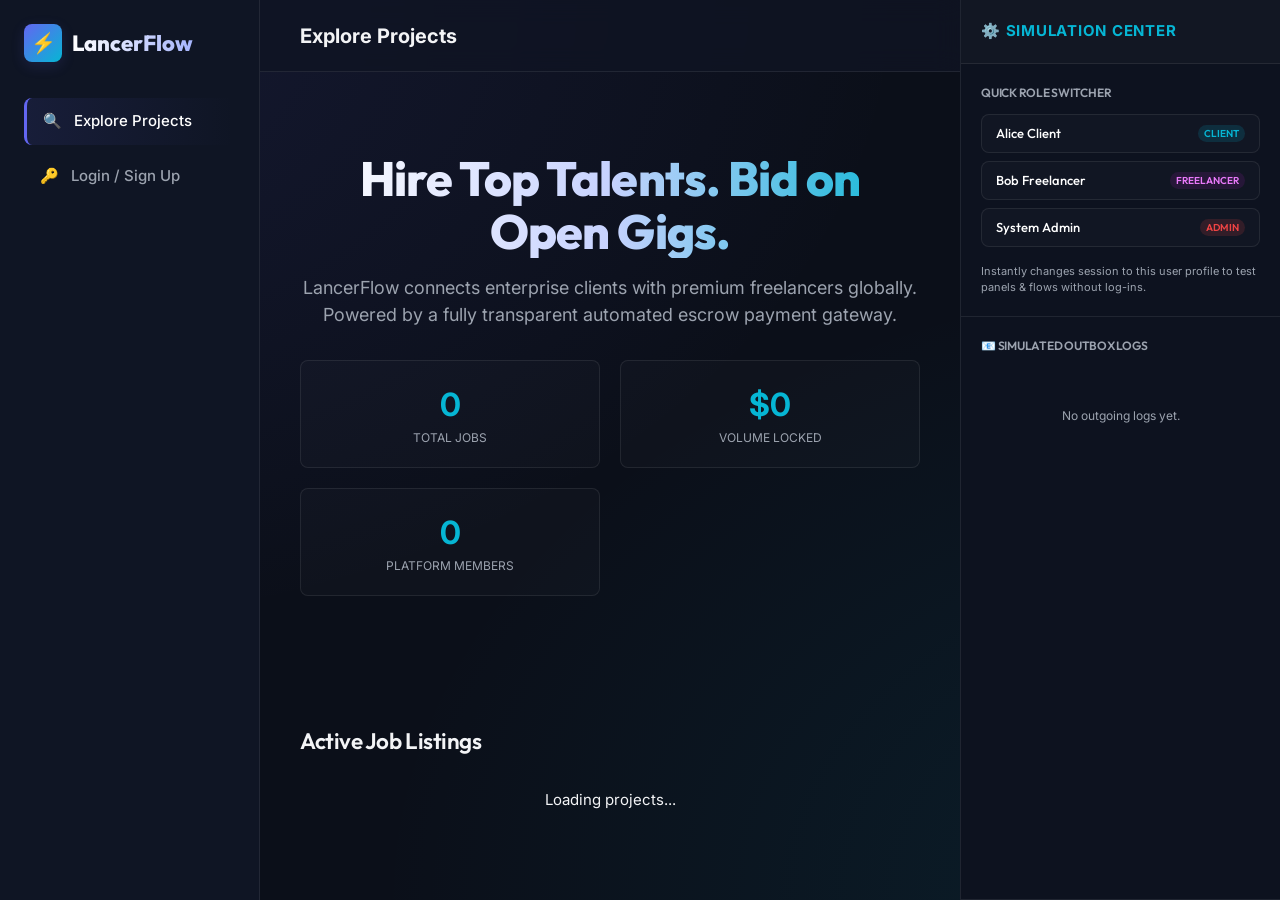
==== index.html @ 560d5928 "Initial commit of public folder" ====
<!DOCTYPE html>
<html lang="en">

<head>
    <meta charset="UTF-8">
    <meta name="viewport" content="width=device-width, initial-scale=1.0">
    <title>LancerFlow - Multi-Vendor Freelance Marketplace</title>
    <!-- Favicon -->
    <link rel="icon" type="image/png"
        href="data:image/svg+xml,<svg xmlns=%22http://www.w3.org/2000/svg%22 viewBox=%220 0 100 100%22><text y=%22.9em%22 font-size=%2290%22>⚡</text></svg>">
    <!-- Main Stylesheet -->
    <link rel="stylesheet" href="./style.css">
</head>

<body>

    <!-- Toast Notification Container -->
    <div id="toast-container"></div>

    <!-- App Shell Container -->
    <div id="app-container">

        <!-- LEFT SIDEBAR: Navigation -->
        <aside class="app-sidebar">
            <div class="logo-container">
                <div class="logo-icon">⚡</div>
                <span class="logo-text">LancerFlow</span>
            </div>

            <ul class="sidebar-menu">
                <li class="sidebar-item active" id="nav-home">
                    <a href="#" onclick="navigateTo('home')">
                        <span>🔍</span> Explore Projects
                    </a>
                </li>
                <li class="sidebar-item d-none" id="nav-chat">
                    <a href="#" onclick="navigateTo('chat')">
                        <span>💬</span> Chat Messages
                    </a>
                </li>
                <li class="sidebar-item d-none" id="nav-client-dashboard">
                    <a href="#" onclick="navigateTo('client-dashboard')">
                        <span>💼</span> Client Dashboard
                    </a>
                </li>
                <li class="sidebar-item d-none" id="nav-freelancer-dashboard">
                    <a href="#" onclick="navigateTo('freelancer-dashboard')">
                        <span>🛠️</span> Freelancer Board
                    </a>
                </li>
                <li class="sidebar-item d-none" id="nav-admin-dashboard">
                    <a href="#" onclick="navigateTo('admin-dashboard')">
                        <span>🛡️</span> Admin Console
                    </a>
                </li>
                <li class="sidebar-item" id="nav-login">
                    <a href="#" onclick="navigateTo('login')">
                        <span>🔑</span> Login / Sign Up
                    </a>
                </li>
                <li class="sidebar-item d-none" id="nav-logout">
                    <a href="#" onclick="handleLogout()">
                        <span>🚪</span> Log Out
                    </a>
                </li>
            </ul>

            <!-- Current User Session Badge -->
            <div class="sidebar-user-section d-none" id="sidebar-user-badge">
                <div class="user-profile-badge">
                    <div class="user-avatar" id="badge-avatar-letter">U</div>
                    <div class="user-info">
                        <div class="user-name" id="badge-user-name">User Name</div>
                        <div class="user-role" id="badge-user-role">CLIENT</div>
                    </div>
                </div>
            </div>
        </aside>

        <!-- CENTER VIEWPORT: Main Content -->
        <main class="app-main">
            <!-- Header bar -->
            <header class="app-header">
                <div class="header-title" id="header-title-text">Explore Projects</div>

                <!-- Wallet Status Indicator -->
                <div class="wallet-badge d-none" id="header-wallet">
                    Wallet: <strong id="wallet-balance">$0.00</strong>
                    <button class="wallet-btn-add" onclick="openModal('modal-add-funds')"
                        title="Add Mock Funds">+</button>
                </div>
            </header>

            <!-- Dynamic View Containers -->
            <div class="content-body">

                <!-- VIEW 1: HOME (Explore / Project Directory) -->
                <div id="view-home" class="app-view">
                    <div class="hero-section">
                        <h1 class="hero-title">Hire Top Talents. Bid on Open Gigs.</h1>
                        <p class="hero-desc">LancerFlow connects enterprise clients with premium freelancers globally.
                            Powered by a fully transparent automated escrow payment gateway.</p>

                        <div class="dashboard-stats">
                            <div class="stat-card">
                                <div class="stat-val" id="stats-total-jobs">0</div>
                                <div class="stat-label">Total Jobs</div>
                            </div>
                            <div class="stat-card">
                                <div class="stat-val" id="stats-total-volume">$0</div>
                                <div class="stat-label">Volume Locked</div>
                            </div>
                            <div class="stat-card">
                                <div class="stat-val" id="stats-active-users">0</div>
                                <div class="stat-label">Platform Members</div>
                            </div>
                        </div>
                    </div>

                    <div class="mb-4 d-flex justify-between align-center">
                        <h2>Active Job Listings</h2>
                        <button class="btn btn-primary d-none" id="btn-post-job-shortcut"
                            onclick="openModal('modal-post-project')">
                            Post a Project
                        </button>
                    </div>

                    <div class="listings-grid" id="jobs-listings-container">
                        <!-- Dynamic Job cards go here -->
                        <div class="text-center mt-4" style="grid-column: 1 / -1;">Loading projects...</div>
                    </div>
                </div>

                <!-- VIEW 2: PROJECT DETAILS -->
                <div id="view-project-details" class="app-view d-none">
                    <button class="btn btn-secondary mb-4" onclick="navigateTo('home')">← Back to Listings</button>

                    <div class="project-details-grid">
                        <div class="glass-card">
                            <div class="project-card-header">
                                <h2 id="pd-title" style="font-size: 26px;">Project Title</h2>
                                <span class="badge" id="pd-status-badge">status</span>
                            </div>
                            <p class="form-label">Description</p>
                            <p id="pd-description" class="mb-4" style="white-space: pre-wrap; font-size: 16px;">
                                Description text...</p>

                            <div class="d-flex gap-4 mb-4">
                                <div>
                                    <span class="form-label">Category</span>
                                    <strong id="pd-category">Web Development</strong>
                                </div>
                                <div>
                                    <span class="form-label">Deadline</span>
                                    <strong id="pd-deadline">2026-07-15</strong>
                                </div>
                                <div>
                                    <span class="form-label">Client</span>
                                    <strong id="pd-client">Client Name</strong>
                                </div>
                            </div>
                        </div>

                        <div class="glass-card">
                            <h3>Budget Escrow</h3>
                            <div class="project-card-budget" id="pd-budget"
                                style="font-size: 32px; margin: 12px 0 20px 0;">$0.00</div>

                            <!-- Bid Placement Action Container -->
                            <div id="pd-freelancer-bid-section" class="d-none">
                                <button class="btn btn-accent btn-block" onclick="openBidModal()">Place a Bid</button>
                            </div>
                            <div id="pd-guest-bid-section" class="text-center text-muted">
                                <p style="font-size: 13px;">Login as a Freelancer to place a bid on this project.</p>
                            </div>
                        </div>
                    </div>

                    <!-- Bids List Section -->
                    <div class="glass-card mt-4" id="pd-bids-section">
                        <h3>Submitted Proposals (<span id="pd-bids-count">0</span>)</h3>
                        <div class="table-container mt-4">
                            <table class="data-table">
                                <thead>
                                    <tr>
                                        <th>Freelancer</th>
                                        <th>Bid Amount</th>
                                        <th>Delivery Estimate</th>
                                        <th>Proposal Pitch</th>
                                        <th>Status</th>
                                        <th id="th-bid-actions">Action</th>
                                    </tr>
                                </thead>
                                <tbody id="pd-bids-table-body">
                                    <!-- Dynamic Bids go here -->
                                </tbody>
                            </table>
                        </div>
                    </div>
                </div>

                <!-- VIEW 3: LOGIN / SIGNUP -->
                <div id="view-login" class="app-view d-none">
                    <div class="auth-wrapper glass-card">
                        <h2 class="auth-title">Welcome Back</h2>
                        <p class="auth-subtitle">Login to manage your projects or place bids.</p>

                        <form id="login-form" onsubmit="handleLoginSubmit(event)">
                            <div class="form-group">
                                <label class="form-label">Email Address</label>
                                <input type="email" id="login-email" class="form-control" placeholder="name@example.com"
                                    required>
                            </div>
                            <div class="form-group">
                                <div class="d-flex justify-between">
                                    <label class="form-label">Password</label>
                                    <a href="#" style="font-size: 12px;" onclick="navigateTo('forgot-password')">Forgot
                                        Password?</a>
                                </div>
                                <input type="password" id="login-password" class="form-control" placeholder="••••••••"
                                    required>
                            </div>
                            <button type="submit" class="btn btn-primary btn-block">Log In</button>
                        </form>
                        <div class="text-center mt-4">
                            <p class="text-muted" style="font-size: 14px;">Don't have an account? <a href="#"
                                    onclick="navigateTo('register')">Register Now</a></p>
                        </div>
                    </div>
                </div>

                <!-- VIEW 4: REGISTER -->
                <div id="view-register" class="app-view d-none">
                    <div class="auth-wrapper glass-card">
                        <h2 class="auth-title">Create Account</h2>
                        <p class="auth-subtitle">Join LancerFlow as a Client or Freelancer.</p>

                        <form id="register-form" onsubmit="handleRegisterSubmit(event)">
                            <div class="form-group">
                                <label class="form-label">Full Name</label>
                                <input type="text" id="reg-name" class="form-control" placeholder="Alice Smith"
                                    required>
                            </div>
                            <div class="form-group">
                                <label class="form-label">Email Address</label>
                                <input type="email" id="reg-email" class="form-control" placeholder="alice@example.com"
                                    required>
                            </div>
                            <div class="form-group">
                                <label class="form-label">Password</label>
                                <input type="password" id="reg-password" class="form-control" placeholder="••••••••"
                                    required>
                            </div>
                            <div class="form-group">
                                <label class="form-label">I want to register as a:</label>
                                <select id="reg-role" class="form-control">
                                    <option value="client">Client (Hire Freelancers)</option>
                                    <option value="freelancer">Freelancer (Work on Projects)</option>
                                </select>
                            </div>
                            <button type="submit" class="btn btn-primary btn-block">Sign Up</button>
                        </form>
                        <div class="text-center mt-4">
                            <p class="text-muted" style="font-size: 14px;">Already registered? <a href="#"
                                    onclick="navigateTo('login')">Log In</a></p>
                        </div>
                    </div>
                </div>

                <!-- VIEW 5: EMAIL VERIFY VIEW -->
                <div id="view-verify" class="app-view d-none">
                    <div class="auth-wrapper glass-card">
                        <h2 class="auth-title">Verify Email</h2>
                        <p class="auth-subtitle">Enter the 6-digit code sent to <strong id="verify-email-text">your
                                email</strong>.</p>

                        <form id="verify-form" onsubmit="handleVerifySubmit(event)">
                            <div class="form-group">
                                <label class="form-label">Verification Code</label>
                                <input type="text" id="verify-code" class="form-control" placeholder="123456"
                                    style="text-align: center; letter-spacing: 0.5em; font-size: 24px; font-weight: 700;"
                                    required maxlength="6">
                            </div>
                            <button type="submit" class="btn btn-primary btn-block">Verify Account</button>
                        </form>
                    </div>
                </div>

                <!-- VIEW 6: FORGOT PASSWORD -->
                <div id="view-forgot-password" class="app-view d-none">
                    <div class="auth-wrapper glass-card">
                        <h2 class="auth-title">Forgot Password</h2>
                        <p class="auth-subtitle">Enter your email and we'll send a password recovery code.</p>

                        <form id="forgot-form" onsubmit="handleForgotSubmit(event)">
                            <div class="form-group">
                                <label class="form-label">Email Address</label>
                                <input type="email" id="forgot-email" class="form-control"
                                    placeholder="name@example.com" required>
                            </div>
                            <button type="submit" class="btn btn-primary btn-block">Send Reset Code</button>
                        </form>
                        <div class="text-center mt-4">
                            <a href="#" onclick="navigateTo('login')">Back to Login</a>
                        </div>
                    </div>
                </div>

                <!-- VIEW 7: RESET PASSWORD CONFIRM -->
                <div id="view-reset-password" class="app-view d-none">
                    <div class="auth-wrapper glass-card">
                        <h2 class="auth-title">Reset Password</h2>
                        <p class="auth-subtitle">Provide your reset code and choose a new password.</p>

                        <form id="reset-confirm-form" onsubmit="handleResetConfirmSubmit(event)">
                            <input type="hidden" id="reset-email-hidden">
                            <div class="form-group">
                                <label class="form-label">Reset Token/Code</label>
                                <input type="text" id="reset-token" class="form-control" placeholder="123456"
                                    style="text-align: center; font-size: 18px; font-weight: 700;" required>
                            </div>
                            <div class="form-group">
                                <label class="form-label">New Password</label>
                                <input type="password" id="reset-new-password" class="form-control"
                                    placeholder="••••••••" required>
                            </div>
                            <button type="submit" class="btn btn-primary btn-block">Update Password</button>
                        </form>
                    </div>
                </div>

                <!-- VIEW 8: CLIENT DASHBOARD -->
                <div id="view-client-dashboard" class="app-view d-none">
                    <div class="d-flex justify-between align-center mb-4">
                        <h2>Client Job Board</h2>
                        <button class="btn btn-primary" onclick="openModal('modal-post-project')">
                            Post New Job
                        </button>
                    </div>

                    <div class="glass-card">
                        <h3>My Jobs & Project Escrows</h3>
                        <div class="table-container mt-4">
                            <table class="data-table">
                                <thead>
                                    <tr>
                                        <th>Job ID</th>
                                        <th>Title</th>
                                        <th>Budget</th>
                                        <th>Freelancer</th>
                                        <th>Status</th>
                                        <th>Actions & Escrow Management</th>
                                    </tr>
                                </thead>
                                <tbody id="client-jobs-table-body">
                                    <!-- Dynamic rows -->
                                    <tr>
                                        <td colspan="6" class="text-center">No jobs posted yet.</td>
                                    </tr>
                                </tbody>
                            </table>
                        </div>
                    </div>
                </div>

                <!-- VIEW 9: FREELANCER DASHBOARD -->
                <div id="view-freelancer-dashboard" class="app-view d-none">
                    <h2>Freelancer Workspace</h2>

                    <div class="glass-card mt-4">
                        <h3>My Engaged Projects</h3>
                        <div class="table-container mt-4">
                            <table class="data-table">
                                <thead>
                                    <tr>
                                        <th>Job ID</th>
                                        <th>Project Name</th>
                                        <th>Agreed Amount</th>
                                        <th>Client Name</th>
                                        <th>Status</th>
                                        <th>Actions</th>
                                    </tr>
                                </thead>
                                <tbody id="freelancer-jobs-table-body">
                                    <!-- Dynamic rows -->
                                    <tr>
                                        <td colspan="6" class="text-center">No active contracts yet.</td>
                                    </tr>
                                </tbody>
                            </table>
                        </div>
                    </div>
                </div>

                <!-- VIEW 10: REAL-TIME CHAT -->
                <div id="view-chat" class="app-view d-none">
                    <div class="chat-container">
                        <!-- Chat Sidebar (Active Contacts) -->
                        <div class="chat-sidebar">
                            <div class="chat-sidebar-header">
                                <h3>Messages</h3>
                            </div>
                            <ul class="chat-contacts-list" id="chat-contacts-container">
                                <!-- Contacts populated dynamically -->
                            </ul>
                        </div>
                        <!-- Chat Viewport (Active convo) -->
                        <div class="chat-viewport">
                            <div class="chat-viewport-header d-none" id="chat-active-header">
                                <div class="contact-avatar" id="active-chat-avatar">C</div>
                                <div>
                                    <h4 id="active-chat-username">Select a contact</h4>
                                    <span class="contact-role" id="active-chat-userrole">role</span>
                                </div>
                            </div>

                            <!-- Messages Area -->
                            <div class="chat-messages-area" id="chat-messages-log">
                                <div class="text-center text-muted" style="margin-top: 100px;">
                                    Select a user from the contact sidebar or click "Message" on a project bid to start
                                    chatting.
                                </div>
                            </div>

                            <!-- Input form -->
                            <div class="chat-input-bar d-none" id="chat-input-container">
                                <form class="chat-input-form" onsubmit="handleSendChatMessage(event)">
                                    <input type="text" id="chat-message-input" class="form-control"
                                        placeholder="Type a message..." autocomplete="off">
                                    <button type="submit" class="btn btn-primary">Send</button>
                                </form>
                            </div>
                        </div>
                    </div>
                </div>

                <!-- VIEW 11: ADMIN PANEL -->
                <div id="view-admin-dashboard" class="app-view d-none">
                    <h2>Platform Admin Console</h2>
                    <p class="text-muted mb-4">Moderate user accounts, check escrows, and view full platform audit
                        trails.</p>

                    <div class="dashboard-stats">
                        <div class="stat-card">
                            <div class="stat-val" id="admin-stat-users">0</div>
                            <div class="stat-label">Total Users</div>
                        </div>
                        <div class="stat-card">
                            <div class="stat-val" id="admin-stat-projects">0</div>
                            <div class="stat-label">Total Projects</div>
                        </div>
                        <div class="stat-card">
                            <div class="stat-val" id="admin-stat-escrow">$0.00</div>
                            <div class="stat-label">Platform Escrow Holdings</div>
                        </div>
                    </div>

                    <div class="glass-card">
                        <h3>Registered User Management</h3>
                        <div class="table-container mt-4">
                            <table class="data-table">
                                <thead>
                                    <tr>
                                        <th>ID</th>
                                        <th>Name</th>
                                        <th>Email</th>
                                        <th>Role</th>
                                        <th>Verified</th>
                                        <th>Wallet Balance</th>
                                        <th>Actions</th>
                                    </tr>
                                </thead>
                                <tbody id="admin-users-table-body">
                                    <!-- Dynamic users -->
                                </tbody>
                            </table>
                        </div>
                    </div>
                </div>

            </div>
        </main>

        <!-- RIGHT SIDEBAR: Developer Debug & Email Simulation Panel -->
        <aside class="simulation-panel">
            <div class="sim-header">
                <span class="sim-title">⚙️ Simulation Center</span>
            </div>

            <!-- Profile Quick Swapper -->
            <div class="sim-section">
                <h4 class="sim-section-title">Quick Role Switcher</h4>
                <div class="quick-users-list">
                    <button class="quick-user-btn" onclick="quickLoginAs(2)">
                        <span>Alice Client</span>
                        <span class="quick-user-role role-client">Client</span>
                    </button>
                    <button class="quick-user-btn" onclick="quickLoginAs(3)">
                        <span>Bob Freelancer</span>
                        <span class="quick-user-role role-freelancer">Freelancer</span>
                    </button>
                    <button class="quick-user-btn" onclick="quickLoginAs(1)">
                        <span>System Admin</span>
                        <span class="quick-user-role role-admin">Admin</span>
                    </button>
                </div>
                <p class="text-muted mt-4" style="font-size: 11px;">Instantly changes session to this user profile to
                    test panels & flows without log-ins.</p>
            </div>

            <!-- Simulated Outbox/Inbox logs -->
            <div class="sim-section" style="flex: 1; display: flex; flex-direction: column; min-height: 0;">
                <h4 class="sim-section-title">📧 Simulated Outbox Logs</h4>
                <div class="email-inbox-simulation" id="sim-email-log-container">
                    <p class="text-muted text-center" style="font-size: 12px; margin-top: 20px;">No outgoing logs yet.
                    </p>
                </div>
            </div>
        </aside>

    </div>

    <!-- MODAL 1: POST A PROJECT (Client) -->
    <div class="modal-overlay" id="modal-post-project">
        <div class="modal-content">
            <button class="modal-close-btn" onclick="closeModal('modal-post-project')">×</button>
            <h3>Post a New Project</h3>
            <p class="text-muted mb-4">Explain your project requirements. Safe payment via escrow is required.</p>

            <form onsubmit="handlePostProjectSubmit(event)">
                <div class="form-group">
                    <label class="form-label">Project Title</label>
                    <input type="text" id="post-title" class="form-control"
                        placeholder="E.g., Web Application Development" required>
                </div>
                <div class="form-group">
                    <label class="form-label">Category</label>
                    <select id="post-category" class="form-control">
                        <option value="Web Development">Web Development</option>
                        <option value="Design & Creative">Design & Creative</option>
                        <option value="Data Science & Python">Data Science & Python</option>
                        <option value="Writing & Translation">Writing & Translation</option>
                    </select>
                </div>
                <div class="form-group">
                    <label class="form-label">Escrow Budget ($ USD)</label>
                    <input type="number" id="post-budget" class="form-control" placeholder="E.g., 500" required min="1">
                </div>
                <div class="form-group">
                    <label class="form-label">Target Deadline</label>
                    <input type="date" id="post-deadline" class="form-control" required>
                </div>
                <div class="form-group">
                    <label class="form-label">Project Description / Requirements</label>
                    <textarea id="post-description" class="form-control"
                        placeholder="Write full details about files, endpoints, design expectations..." rows="5"
                        required></textarea>
                </div>
                <button type="submit" class="btn btn-primary btn-block">Publish & Lock Escrow Budget</button>
            </form>
        </div>
    </div>

    <!-- MODAL 2: PLACE A BID (Freelancer) -->
    <div class="modal-overlay" id="modal-place-bid">
        <div class="modal-content">
            <button class="modal-close-btn" onclick="closeModal('modal-place-bid')">×</button>
            <h3>Submit a Project Proposal</h3>
            <p class="text-muted mb-4">Set your delivery terms. Escrow funds will release upon project approval.</p>

            <form onsubmit="handlePlaceBidSubmit(event)">
                <input type="hidden" id="bid-project-id">
                <div class="form-group">
                    <label class="form-label">Bid Amount ($ USD)</label>
                    <input type="number" id="bid-amount" class="form-control" placeholder="E.g., 450" required min="1">
                </div>
                <div class="form-group">
                    <label class="form-label">Delivery Estimate (Days)</label>
                    <input type="number" id="bid-days" class="form-control" placeholder="E.g., 7" required min="1">
                </div>
                <div class="form-group">
                    <label class="form-label">Proposal Cover Pitch</label>
                    <textarea id="bid-proposal" class="form-control"
                        placeholder="Describe your experience, technical plan, and links to references..." rows="5"
                        required></textarea>
                </div>
                <button type="submit" class="btn btn-accent btn-block">Submit Proposal</button>
            </form>
        </div>
    </div>

    <!-- MODAL 3: ADD MOCK FUNDS (Wallet Reload) -->
    <div class="modal-overlay" id="modal-add-funds">
        <div class="modal-content">
            <button class="modal-close-btn" onclick="closeModal('modal-add-funds')">×</button>
            <h3>Add Demo Mock Funds</h3>
            <p class="text-muted mb-4">Load your dummy wallet to pay freelancers or test platform flows.</p>

            <form onsubmit="handleAddFundsSubmit(event)">
                <div class="form-group">
                    <label class="form-label">Recharge Amount ($ USD)</label>
                    <input type="number" id="funds-amount" class="form-control" value="1000" required min="1"
                        max="10000">
                </div>
                <button type="submit" class="btn btn-primary btn-block">Load Wallet</button>
            </form>
        </div>
    </div>

    <!-- Core App JS Scripts -->
    <script src="./app.js"></script>
</body>

</html>
---- style.css ----
/* Google Fonts Import */
@import url('https://fonts.googleapis.com/css2?family=Inter:wght@300;400;500;600;700&family=Outfit:wght@400;500;600;700;800&display=swap');

/* Design System CSS Variables */
:root {
    --bg-main: #0b0f19;
    --bg-card: rgba(17, 24, 39, 0.75);
    --bg-sidebar: #0f1524;
    --bg-header: rgba(15, 21, 36, 0.8);
    --border-color: rgba(255, 255, 255, 0.08);
    --border-focus: #6366f1;
    
    --color-primary: #6366f1; /* Indigo */
    --color-primary-glow: rgba(99, 102, 241, 0.15);
    --color-accent: #06b6d4; /* Cyan */
    --color-accent-glow: rgba(6, 182, 212, 0.15);
    
    --color-text-main: #f3f4f6;
    --color-text-muted: #9ca3af;
    --color-text-dark: #111827;
    
    --color-success: #10b981; /* Emerald */
    --color-warning: #f59e0b; /* Amber */
    --color-danger: #ef4444; /* Rose */
    --color-info: #3b82f6; /* Blue */

    --font-heading: 'Outfit', sans-serif;
    --font-body: 'Inter', sans-serif;
    --radius-sm: 8px;
    --radius-md: 12px;
    --radius-lg: 20px;
    --transition-fast: 0.2s ease;
    --transition-normal: 0.3s cubic-bezier(0.4, 0, 0.2, 1);
}

/* Base Styles */
* {
    box-sizing: border-box;
    margin: 0;
    padding: 0;
}

body {
    background-color: var(--bg-main);
    color: var(--color-text-main);
    font-family: var(--font-body);
    font-size: 15px;
    line-height: 1.5;
    overflow-x: hidden;
    background-image: 
        radial-gradient(at 0% 0%, rgba(99, 102, 241, 0.12) 0px, transparent 50%),
        radial-gradient(at 100% 100%, rgba(6, 182, 212, 0.1) 0px, transparent 50%);
    background-attachment: fixed;
    min-height: 100vh;
}

h1, h2, h3, h4, h5, h6 {
    font-family: var(--font-heading);
    font-weight: 600;
    letter-spacing: -0.02em;
}

a {
    color: var(--color-accent);
    text-decoration: none;
    transition: var(--transition-fast);
}

a:hover {
    color: var(--color-primary);
}

button {
    cursor: pointer;
    font-family: var(--font-heading);
    font-weight: 500;
    transition: var(--transition-fast);
}

/* App Shell Layout */
#app-container {
    display: flex;
    min-height: 100vh;
}

/* Sidebar Navigation */
aside.app-sidebar {
    width: 260px;
    background-color: var(--bg-sidebar);
    border-right: 1px solid var(--border-color);
    display: flex;
    flex-direction: column;
    padding: 24px;
    position: fixed;
    top: 0;
    bottom: 0;
    left: 0;
    z-index: 100;
}

.logo-container {
    display: flex;
    align-items: center;
    gap: 10px;
    margin-bottom: 36px;
}

.logo-icon {
    width: 38px;
    height: 38px;
    background: linear-gradient(135deg, var(--color-primary), var(--color-accent));
    border-radius: var(--radius-sm);
    display: flex;
    align-items: center;
    justify-content: center;
    color: white;
    font-weight: 800;
    font-size: 20px;
    font-family: var(--font-heading);
    box-shadow: 0 4px 14px var(--color-primary-glow);
}

.logo-text {
    font-family: var(--font-heading);
    font-size: 22px;
    font-weight: 800;
    background: linear-gradient(to right, #ffffff, #a5b4fc);
    -webkit-background-clip: text;
    -webkit-text-fill-color: transparent;
}

.sidebar-menu {
    list-style: none;
    display: flex;
    flex-direction: column;
    gap: 8px;
    flex: 1;
}

.sidebar-item a {
    display: flex;
    align-items: center;
    gap: 12px;
    padding: 12px 16px;
    border-radius: var(--radius-sm);
    color: var(--color-text-muted);
    font-weight: 500;
    font-size: 15px;
}

.sidebar-item a:hover, 
.sidebar-item.active a {
    color: #ffffff;
    background: rgba(255, 255, 255, 0.05);
}

.sidebar-item.active a {
    border-left: 3px solid var(--color-primary);
    background: linear-gradient(to right, rgba(99, 102, 241, 0.1), transparent);
}

.sidebar-user-section {
    border-top: 1px solid var(--border-color);
    padding-top: 20px;
    margin-top: 20px;
}

.user-profile-badge {
    display: flex;
    align-items: center;
    gap: 12px;
    padding: 8px;
    border-radius: var(--radius-sm);
}

.user-avatar {
    width: 40px;
    height: 40px;
    border-radius: 50%;
    background: linear-gradient(135deg, var(--color-primary), var(--color-accent));
    display: flex;
    align-items: center;
    justify-content: center;
    font-weight: 700;
    color: white;
}

.user-info {
    flex: 1;
    min-width: 0;
}

.user-name {
    font-weight: 600;
    font-size: 14px;
    white-space: nowrap;
    overflow: hidden;
    text-overflow: ellipsis;
}

.user-role {
    font-size: 11px;
    color: var(--color-text-muted);
    text-transform: uppercase;
    letter-spacing: 0.05em;
}

/* Main Content Area */
main.app-main {
    flex: 1;
    margin-left: 260px;
    margin-right: 320px; /* Space for the Right Simulation Drawer */
    min-height: 100vh;
    display: flex;
    flex-direction: column;
}

/* Header */
header.app-header {
    height: 72px;
    background-color: var(--bg-header);
    backdrop-filter: blur(12px);
    border-bottom: 1px solid var(--border-color);
    display: flex;
    align-items: center;
    justify-content: space-between;
    padding: 0 40px;
    position: sticky;
    top: 0;
    z-index: 90;
}

.header-title {
    font-size: 20px;
    font-weight: 700;
}

.wallet-badge {
    background: rgba(16, 185, 129, 0.1);
    border: 1px solid rgba(16, 185, 129, 0.2);
    color: var(--color-success);
    padding: 8px 16px;
    border-radius: 30px;
    font-weight: 600;
    font-size: 14px;
    display: flex;
    align-items: center;
    gap: 8px;
}

.wallet-btn-add {
    background: none;
    border: none;
    color: var(--color-success);
    cursor: pointer;
    font-weight: 800;
    font-size: 16px;
    padding: 0 4px;
}

/* Content Frame */
.content-body {
    padding: 40px;
    flex: 1;
}

/* Cards & Glassmorphism Components */
.glass-card {
    background: var(--bg-card);
    backdrop-filter: blur(20px);
    -webkit-backdrop-filter: blur(20px);
    border: 1px solid var(--border-color);
    border-radius: var(--radius-md);
    padding: 24px;
    box-shadow: 0 8px 32px 0 rgba(0, 0, 0, 0.3);
    margin-bottom: 24px;
    transition: var(--transition-fast);
}

.glass-card:hover {
    border-color: rgba(255, 255, 255, 0.12);
    transform: translateY(-2px);
}

/* Forms & Inputs */
.form-group {
    margin-bottom: 20px;
}

.form-label {
    display: block;
    margin-bottom: 8px;
    font-size: 13px;
    font-weight: 500;
    color: var(--color-text-muted);
    text-transform: uppercase;
    letter-spacing: 0.05em;
}

.form-control {
    width: 100%;
    padding: 12px 16px;
    background: rgba(255, 255, 255, 0.03);
    border: 1px solid var(--border-color);
    border-radius: var(--radius-sm);
    color: white;
    font-family: var(--font-body);
    font-size: 14px;
    transition: var(--transition-fast);
}

.form-control:focus {
    outline: none;
    border-color: var(--border-focus);
    background: rgba(255, 255, 255, 0.06);
    box-shadow: 0 0 10px var(--color-primary-glow);
}

select.form-control option {
    background-color: var(--bg-main);
    color: white;
}

/* Buttons */
.btn {
    display: inline-flex;
    align-items: center;
    justify-content: center;
    gap: 8px;
    padding: 12px 24px;
    border-radius: var(--radius-sm);
    font-size: 14px;
    border: 1px solid transparent;
    cursor: pointer;
    box-shadow: 0 4px 12px rgba(0, 0, 0, 0.15);
}

.btn-primary {
    background: linear-gradient(135deg, var(--color-primary), #4f46e5);
    color: white;
}

.btn-primary:hover {
    background: linear-gradient(135deg, #4f46e5, #4338ca);
    box-shadow: 0 6px 18px var(--color-primary-glow);
    transform: translateY(-1px);
}

.btn-accent {
    background: linear-gradient(135deg, var(--color-accent), #0891b2);
    color: white;
}

.btn-accent:hover {
    background: linear-gradient(135deg, #0891b2, #0e7490);
    box-shadow: 0 6px 18px var(--color-accent-glow);
    transform: translateY(-1px);
}

.btn-secondary {
    background: rgba(255, 255, 255, 0.05);
    border-color: var(--border-color);
    color: var(--color-text-main);
}

.btn-secondary:hover {
    background: rgba(255, 255, 255, 0.1);
    color: white;
}

.btn-danger {
    background: rgba(239, 68, 68, 0.1);
    border-color: rgba(239, 68, 68, 0.2);
    color: var(--color-danger);
}

.btn-danger:hover {
    background: var(--color-danger);
    color: white;
}

.btn-block {
    display: flex;
    width: 100%;
}

/* Badges */
.badge {
    display: inline-flex;
    align-items: center;
    padding: 4px 10px;
    border-radius: 20px;
    font-size: 11px;
    font-weight: 600;
    text-transform: uppercase;
    letter-spacing: 0.05em;
}

.badge-open {
    background: rgba(16, 185, 129, 0.1);
    border: 1px solid rgba(16, 185, 129, 0.2);
    color: var(--color-success);
}

.badge-ongoing {
    background: rgba(245, 158, 11, 0.1);
    border: 1px solid rgba(245, 158, 11, 0.2);
    color: var(--color-warning);
}

.badge-submitted {
    background: rgba(59, 130, 246, 0.1);
    border: 1px solid rgba(59, 130, 246, 0.2);
    color: var(--color-info);
}

.badge-completed {
    background: rgba(99, 102, 241, 0.1);
    border: 1px solid rgba(99, 102, 241, 0.2);
    color: var(--color-primary);
}

.badge-cancelled {
    background: rgba(239, 68, 68, 0.1);
    border: 1px solid rgba(239, 68, 68, 0.2);
    color: var(--color-danger);
}

/* Table Style */
.table-container {
    width: 100%;
    overflow-x: auto;
}

table.data-table {
    width: 100%;
    border-collapse: collapse;
    text-align: left;
}

table.data-table th {
    padding: 14px 16px;
    border-bottom: 1px solid var(--border-color);
    color: var(--color-text-muted);
    font-size: 13px;
    font-weight: 500;
    text-transform: uppercase;
    letter-spacing: 0.05em;
}

table.data-table td {
    padding: 16px;
    border-bottom: 1px solid rgba(255, 255, 255, 0.03);
    vertical-align: middle;
}

table.data-table tr:hover td {
    background: rgba(255, 255, 255, 0.01);
}

/* Authentication Page Views */
.auth-wrapper {
    max-width: 440px;
    margin: 80px auto;
}

.auth-title {
    font-size: 28px;
    font-weight: 800;
    margin-bottom: 8px;
    text-align: center;
    background: linear-gradient(to right, #ffffff, #818cf8);
    -webkit-background-clip: text;
    -webkit-text-fill-color: transparent;
}

.auth-subtitle {
    color: var(--color-text-muted);
    text-align: center;
    margin-bottom: 32px;
    font-size: 14px;
}

/* Real-time Chat View Layout */
.chat-container {
    display: flex;
    height: calc(100vh - 152px);
    border: 1px solid var(--border-color);
    border-radius: var(--radius-md);
    background: var(--bg-card);
    overflow: hidden;
}

.chat-sidebar {
    width: 280px;
    border-right: 1px solid var(--border-color);
    display: flex;
    flex-direction: column;
    background: rgba(15, 21, 36, 0.5);
}

.chat-sidebar-header {
    padding: 20px;
    border-bottom: 1px solid var(--border-color);
}

.chat-contacts-list {
    flex: 1;
    overflow-y: auto;
    list-style: none;
}

.chat-contact-item {
    display: flex;
    align-items: center;
    gap: 12px;
    padding: 16px 20px;
    border-bottom: 1px solid rgba(255, 255, 255, 0.02);
    cursor: pointer;
    transition: var(--transition-fast);
}

.chat-contact-item:hover,
.chat-contact-item.active {
    background: rgba(255, 255, 255, 0.04);
}

.chat-contact-item.active {
    border-left: 3px solid var(--color-primary);
}

.contact-avatar {
    width: 36px;
    height: 36px;
    border-radius: 50%;
    background: #475569;
    display: flex;
    align-items: center;
    justify-content: center;
    font-weight: 600;
    color: white;
}

.contact-details {
    flex: 1;
    min-width: 0;
}

.contact-name {
    font-weight: 600;
    font-size: 14px;
    white-space: nowrap;
    overflow: hidden;
    text-overflow: ellipsis;
}

.contact-role {
    font-size: 10px;
    color: var(--color-text-muted);
    text-transform: uppercase;
}

.chat-viewport {
    flex: 1;
    display: flex;
    flex-direction: column;
    background: rgba(11, 15, 25, 0.3);
}

.chat-viewport-header {
    padding: 16px 24px;
    border-bottom: 1px solid var(--border-color);
    display: flex;
    align-items: center;
    gap: 12px;
    background: rgba(15, 21, 36, 0.4);
}

.chat-messages-area {
    flex: 1;
    padding: 24px;
    overflow-y: auto;
    display: flex;
    flex-direction: column;
    gap: 16px;
}

.chat-message-bubble {
    max-width: 65%;
    padding: 12px 16px;
    border-radius: var(--radius-md);
    position: relative;
    word-break: break-word;
    font-size: 14px;
}

.chat-message-bubble.incoming {
    align-self: flex-start;
    background: rgba(255, 255, 255, 0.06);
    border-bottom-left-radius: 2px;
    border: 1px solid rgba(255, 255, 255, 0.05);
}

.chat-message-bubble.outgoing {
    align-self: flex-end;
    background: linear-gradient(135deg, var(--color-primary), #4f46e5);
    border-bottom-right-radius: 2px;
    color: white;
    box-shadow: 0 4px 12px var(--color-primary-glow);
}

.chat-message-bubble.system {
    align-self: center;
    background: rgba(245, 158, 11, 0.1);
    border: 1px solid rgba(245, 158, 11, 0.2);
    color: var(--color-warning);
    font-style: italic;
    border-radius: var(--radius-sm);
    max-width: 90%;
    text-align: center;
}

.chat-message-meta {
    font-size: 9px;
    color: var(--color-text-muted);
    margin-top: 4px;
    text-align: right;
    display: block;
}

.chat-message-bubble.outgoing .chat-message-meta {
    color: rgba(255, 255, 255, 0.7);
}

.chat-input-bar {
    padding: 16px 24px;
    border-top: 1px solid var(--border-color);
    background: rgba(15, 21, 36, 0.4);
}

.chat-input-form {
    display: flex;
    gap: 12px;
}

/* Right-side Simulation Panel */
aside.simulation-panel {
    width: 320px;
    background-color: #0d121f;
    border-left: 1px solid var(--border-color);
    position: fixed;
    top: 0;
    bottom: 0;
    right: 0;
    z-index: 100;
    display: flex;
    flex-direction: column;
}

.sim-header {
    padding: 20px;
    border-bottom: 1px solid var(--border-color);
    background: rgba(255, 255, 255, 0.02);
    display: flex;
    justify-content: space-between;
    align-items: center;
}

.sim-title {
    font-size: 15px;
    font-weight: 700;
    text-transform: uppercase;
    letter-spacing: 0.05em;
    color: var(--color-accent);
    display: flex;
    align-items: center;
    gap: 8px;
}

.sim-section {
    padding: 20px;
    border-bottom: 1px solid var(--border-color);
}

.sim-section-title {
    font-size: 12px;
    color: var(--color-text-muted);
    text-transform: uppercase;
    margin-bottom: 12px;
    font-weight: 600;
}

.quick-users-list {
    display: flex;
    flex-direction: column;
    gap: 8px;
}

.quick-user-btn {
    background: rgba(255, 255, 255, 0.02);
    border: 1px solid var(--border-color);
    color: white;
    padding: 10px 14px;
    border-radius: var(--radius-sm);
    text-align: left;
    font-size: 13px;
    display: flex;
    align-items: center;
    justify-content: space-between;
    transition: var(--transition-fast);
}

.quick-user-btn:hover {
    background: rgba(255, 255, 255, 0.06);
    border-color: var(--color-accent);
}

.quick-user-role {
    font-size: 10px;
    padding: 2px 6px;
    border-radius: 10px;
    font-weight: 600;
    text-transform: uppercase;
}

.role-client {
    background: rgba(6, 182, 212, 0.15);
    color: var(--color-accent);
}

.role-freelancer {
    background: rgba(162, 28, 175, 0.15);
    color: #e879f9;
}

.role-admin {
    background: rgba(239, 68, 68, 0.15);
    color: var(--color-danger);
}

.email-inbox-simulation {
    flex: 1;
    overflow-y: auto;
    padding: 20px;
    display: flex;
    flex-direction: column;
    gap: 12px;
}

.sim-email-card {
    background: rgba(255, 255, 255, 0.03);
    border: 1px solid var(--border-color);
    border-radius: var(--radius-sm);
    padding: 12px;
    font-size: 12px;
    animation: fadeIn 0.4s ease;
}

.sim-email-to {
    font-weight: 600;
    color: var(--color-accent);
    margin-bottom: 4px;
}

.sim-email-subject {
    font-weight: 500;
    color: white;
    margin-bottom: 6px;
}

.sim-email-body {
    color: var(--color-text-muted);
    font-family: monospace;
    white-space: pre-wrap;
    background: rgba(0, 0, 0, 0.2);
    padding: 8px;
    border-radius: 4px;
    border: 1px solid rgba(255, 255, 255, 0.02);
    word-break: break-all;
}

/* Modals */
.modal-overlay {
    position: fixed;
    top: 0;
    left: 0;
    right: 0;
    bottom: 0;
    background: rgba(0, 0, 0, 0.6);
    backdrop-filter: blur(4px);
    z-index: 1000;
    display: flex;
    align-items: center;
    justify-content: center;
    opacity: 0;
    pointer-events: none;
    transition: var(--transition-fast);
}

.modal-overlay.open {
    opacity: 1;
    pointer-events: auto;
}

.modal-content {
    background: #0f1524;
    border: 1px solid var(--border-color);
    border-radius: var(--radius-md);
    width: 100%;
    max-width: 500px;
    padding: 32px;
    position: relative;
    box-shadow: 0 20px 50px rgba(0, 0, 0, 0.5);
    transform: scale(0.95);
    transition: var(--transition-normal);
}

.modal-overlay.open .modal-content {
    transform: scale(1);
}

.modal-close-btn {
    position: absolute;
    top: 20px;
    right: 20px;
    background: none;
    border: none;
    color: var(--color-text-muted);
    font-size: 20px;
    cursor: pointer;
}

.modal-close-btn:hover {
    color: white;
}

/* Home / Marketplace Styles */
.hero-section {
    padding: 40px 0;
    text-align: center;
    max-width: 800px;
    margin: 0 auto 48px auto;
}

.hero-title {
    font-size: 48px;
    font-weight: 800;
    line-height: 1.1;
    margin-bottom: 16px;
    background: linear-gradient(to right, #ffffff, #c7d2fe, var(--color-accent));
    -webkit-background-clip: text;
    -webkit-text-fill-color: transparent;
}

.hero-desc {
    color: var(--color-text-muted);
    font-size: 18px;
    margin-bottom: 32px;
}

.dashboard-stats {
    display: grid;
    grid-template-columns: repeat(auto-fit, minmax(200px, 1fr));
    gap: 20px;
    margin-bottom: 40px;
}

.stat-card {
    background: rgba(255, 255, 255, 0.02);
    border: 1px solid var(--border-color);
    border-radius: var(--radius-sm);
    padding: 20px;
    text-align: center;
}

.stat-val {
    font-size: 32px;
    font-weight: 700;
    color: var(--color-accent);
}

.stat-label {
    font-size: 12px;
    text-transform: uppercase;
    color: var(--color-text-muted);
}

.listings-grid {
    display: grid;
    grid-template-columns: repeat(auto-fill, minmax(320px, 1fr));
    gap: 24px;
}

.project-card {
    display: flex;
    flex-direction: column;
    justify-content: space-between;
    height: 100%;
}

.project-card-header {
    display: flex;
    justify-content: space-between;
    align-items: flex-start;
    margin-bottom: 16px;
}

.project-card-title {
    font-size: 18px;
    font-weight: 700;
    line-height: 1.3;
}

.project-card-desc {
    color: var(--color-text-muted);
    font-size: 14px;
    margin-bottom: 20px;
    display: -webkit-box;
    -webkit-line-clamp: 3;
    -webkit-box-orient: vertical;
    overflow: hidden;
}

.project-card-footer {
    border-top: 1px solid rgba(255, 255, 255, 0.04);
    padding-top: 16px;
    display: flex;
    justify-content: space-between;
    align-items: center;
}

.project-card-budget {
    font-weight: 700;
    font-size: 18px;
    color: var(--color-success);
}

.project-details-grid {
    display: grid;
    grid-template-columns: 2fr 1fr;
    gap: 32px;
    align-items: start;
}

/* Animations */
@keyframes fadeIn {
    from { opacity: 0; transform: translateY(10px); }
    to { opacity: 1; transform: translateY(0); }
}

/* Toast Notifications */
#toast-container {
    position: fixed;
    bottom: 24px;
    left: 24px;
    z-index: 2000;
    display: flex;
    flex-direction: column;
    gap: 10px;
}

.toast {
    background: #1e293b;
    border: 1px solid var(--border-color);
    border-left: 4px solid var(--color-primary);
    border-radius: var(--radius-sm);
    color: white;
    padding: 16px 20px;
    font-size: 14px;
    box-shadow: 0 10px 30px rgba(0, 0, 0, 0.3);
    min-width: 300px;
    max-width: 450px;
    display: flex;
    justify-content: space-between;
    align-items: center;
    animation: slideIn 0.3s cubic-bezier(0.16, 1, 0.3, 1);
}

.toast-success { border-left-color: var(--color-success); }
.toast-error { border-left-color: var(--color-danger); }
.toast-info { border-left-color: var(--color-info); }

@keyframes slideIn {
    from { transform: translateX(-100%); opacity: 0; }
    to { transform: translateX(0); opacity: 1; }
}

/* Utility classes */
.text-center { text-align: center; }
.text-muted { color: var(--color-text-muted); }
.mt-4 { margin-top: 16px; }
.mb-4 { margin-bottom: 16px; }
.d-none { display: none !important; }
.d-flex { display: flex; }
.flex-column { flex-direction: column; }
.flex-wrap { flex-wrap: wrap; }
.justify-between { justify-content: space-between; }
.align-center { align-items: center; }
.gap-2 { gap: 8px; }
.gap-4 { gap: 16px; }
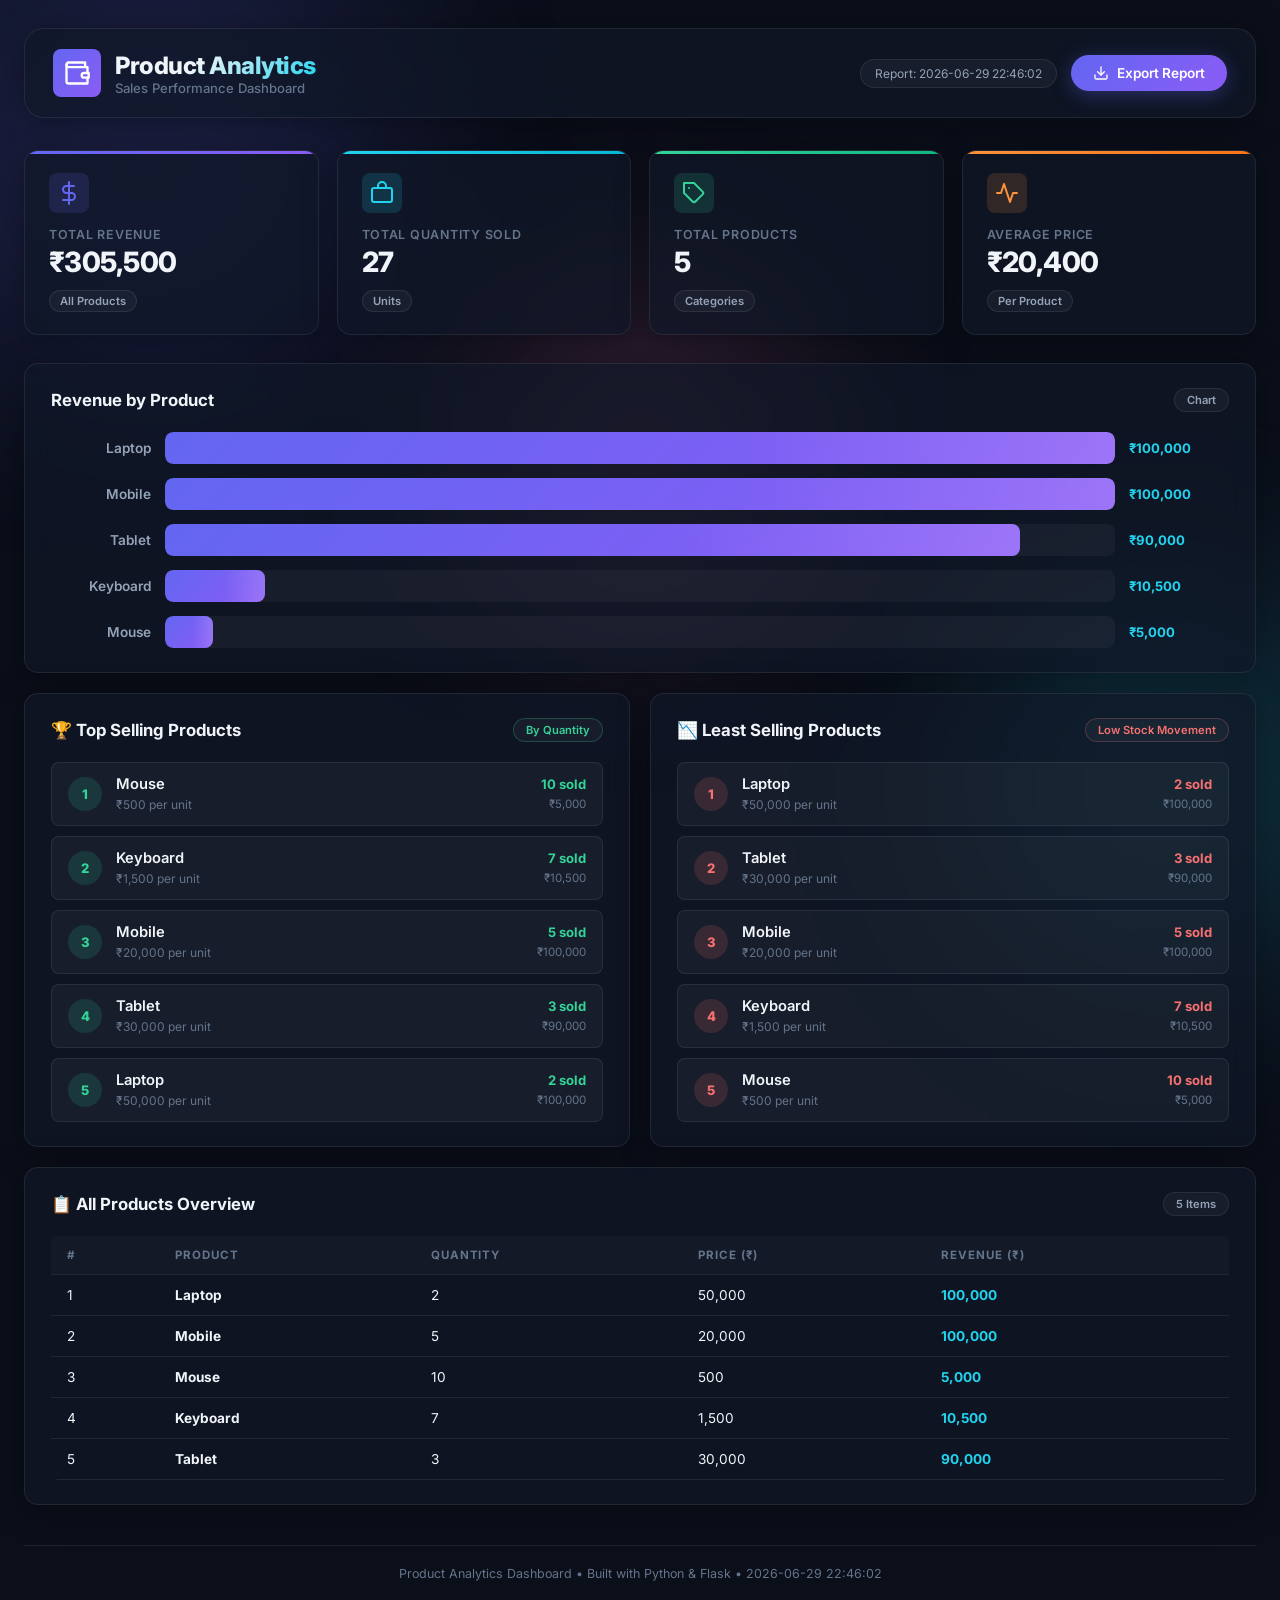
==== commit 0a6a3ed1: "Update static index.html" ====
--- a/index.html
+++ b/index.html
@@ -1,614 +1,394 @@
 <!DOCTYPE html>
 <html lang="en">
-
 <head>
-    <meta charset="UTF-8">
-    <meta name="viewport" content="width=device-width, initial-scale=1.0">
-    <title>LancerFlow - Multi-Vendor Freelance Marketplace</title>
-    <!-- Favicon -->
-    <link rel="icon" type="image/png"
-        href="data:image/svg+xml,<svg xmlns=%22http://www.w3.org/2000/svg%22 viewBox=%220 0 100 100%22><text y=%22.9em%22 font-size=%2290%22>⚡</text></svg>">
-    <!-- Main Stylesheet -->
-    <link rel="stylesheet" href="./style.css">
+    <meta charset="UTF-8" />
+    <meta name="viewport" content="width=device-width, initial-scale=1.0" />
+    <meta name="description" content="Product Analytics Dashboard — visualize sales, revenue, and product performance at a glance." />
+    <title>Product Analytics Dashboard</title>
+    <link rel="preconnect" href="https://fonts.googleapis.com" />
+    <link rel="preconnect" href="https://fonts.gstatic.com" crossorigin />
+    <link href="https://fonts.googleapis.com/css2?family=Inter:wght@400;500;600;700;800&display=swap" rel="stylesheet" />
+    <link rel="stylesheet" href="static/style.css" />
 </head>
 
 <body>
-
-    <!-- Toast Notification Container -->
-    <div id="toast-container"></div>
-
-    <!-- App Shell Container -->
-    <div id="app-container">
-
-        <!-- LEFT SIDEBAR: Navigation -->
-        <aside class="app-sidebar">
-            <div class="logo-container">
-                <div class="logo-icon">⚡</div>
-                <span class="logo-text">LancerFlow</span>
-            </div>
-
-            <ul class="sidebar-menu">
-                <li class="sidebar-item active" id="nav-home">
-                    <a href="#" onclick="navigateTo('home')">
-                        <span>🔍</span> Explore Projects
-                    </a>
-                </li>
-                <li class="sidebar-item d-none" id="nav-chat">
-                    <a href="#" onclick="navigateTo('chat')">
-                        <span>💬</span> Chat Messages
-                    </a>
-                </li>
-                <li class="sidebar-item d-none" id="nav-client-dashboard">
-                    <a href="#" onclick="navigateTo('client-dashboard')">
-                        <span>💼</span> Client Dashboard
-                    </a>
-                </li>
-                <li class="sidebar-item d-none" id="nav-freelancer-dashboard">
-                    <a href="#" onclick="navigateTo('freelancer-dashboard')">
-                        <span>🛠️</span> Freelancer Board
-                    </a>
-                </li>
-                <li class="sidebar-item d-none" id="nav-admin-dashboard">
-                    <a href="#" onclick="navigateTo('admin-dashboard')">
-                        <span>🛡️</span> Admin Console
-                    </a>
-                </li>
-                <li class="sidebar-item" id="nav-login">
-                    <a href="#" onclick="navigateTo('login')">
-                        <span>🔑</span> Login / Sign Up
-                    </a>
-                </li>
-                <li class="sidebar-item d-none" id="nav-logout">
-                    <a href="#" onclick="handleLogout()">
-                        <span>🚪</span> Log Out
-                    </a>
-                </li>
-            </ul>
-
-            <!-- Current User Session Badge -->
-            <div class="sidebar-user-section d-none" id="sidebar-user-badge">
-                <div class="user-profile-badge">
-                    <div class="user-avatar" id="badge-avatar-letter">U</div>
-                    <div class="user-info">
-                        <div class="user-name" id="badge-user-name">User Name</div>
-                        <div class="user-role" id="badge-user-role">CLIENT</div>
-                    </div>
-                </div>
-            </div>
-        </aside>
-
-        <!-- CENTER VIEWPORT: Main Content -->
-        <main class="app-main">
-            <!-- Header bar -->
-            <header class="app-header">
-                <div class="header-title" id="header-title-text">Explore Projects</div>
-
-                <!-- Wallet Status Indicator -->
-                <div class="wallet-badge d-none" id="header-wallet">
-                    Wallet: <strong id="wallet-balance">$0.00</strong>
-                    <button class="wallet-btn-add" onclick="openModal('modal-add-funds')"
-                        title="Add Mock Funds">+</button>
-                </div>
-            </header>
-
-            <!-- Dynamic View Containers -->
-            <div class="content-body">
-
-                <!-- VIEW 1: HOME (Explore / Project Directory) -->
-                <div id="view-home" class="app-view">
-                    <div class="hero-section">
-                        <h1 class="hero-title">Hire Top Talents. Bid on Open Gigs.</h1>
-                        <p class="hero-desc">LancerFlow connects enterprise clients with premium freelancers globally.
-                            Powered by a fully transparent automated escrow payment gateway.</p>
-
-                        <div class="dashboard-stats">
-                            <div class="stat-card">
-                                <div class="stat-val" id="stats-total-jobs">0</div>
-                                <div class="stat-label">Total Jobs</div>
-                            </div>
-                            <div class="stat-card">
-                                <div class="stat-val" id="stats-total-volume">$0</div>
-                                <div class="stat-label">Volume Locked</div>
-                            </div>
-                            <div class="stat-card">
-                                <div class="stat-val" id="stats-active-users">0</div>
-                                <div class="stat-label">Platform Members</div>
-                            </div>
-                        </div>
-                    </div>
-
-                    <div class="mb-4 d-flex justify-between align-center">
-                        <h2>Active Job Listings</h2>
-                        <button class="btn btn-primary d-none" id="btn-post-job-shortcut"
-                            onclick="openModal('modal-post-project')">
-                            Post a Project
-                        </button>
-                    </div>
-
-                    <div class="listings-grid" id="jobs-listings-container">
-                        <!-- Dynamic Job cards go here -->
-                        <div class="text-center mt-4" style="grid-column: 1 / -1;">Loading projects...</div>
-                    </div>
-                </div>
-
-                <!-- VIEW 2: PROJECT DETAILS -->
-                <div id="view-project-details" class="app-view d-none">
-                    <button class="btn btn-secondary mb-4" onclick="navigateTo('home')">← Back to Listings</button>
-
-                    <div class="project-details-grid">
-                        <div class="glass-card">
-                            <div class="project-card-header">
-                                <h2 id="pd-title" style="font-size: 26px;">Project Title</h2>
-                                <span class="badge" id="pd-status-badge">status</span>
-                            </div>
-                            <p class="form-label">Description</p>
-                            <p id="pd-description" class="mb-4" style="white-space: pre-wrap; font-size: 16px;">
-                                Description text...</p>
-
-                            <div class="d-flex gap-4 mb-4">
-                                <div>
-                                    <span class="form-label">Category</span>
-                                    <strong id="pd-category">Web Development</strong>
-                                </div>
-                                <div>
-                                    <span class="form-label">Deadline</span>
-                                    <strong id="pd-deadline">2026-07-15</strong>
-                                </div>
-                                <div>
-                                    <span class="form-label">Client</span>
-                                    <strong id="pd-client">Client Name</strong>
-                                </div>
-                            </div>
-                        </div>
-
-                        <div class="glass-card">
-                            <h3>Budget Escrow</h3>
-                            <div class="project-card-budget" id="pd-budget"
-                                style="font-size: 32px; margin: 12px 0 20px 0;">$0.00</div>
-
-                            <!-- Bid Placement Action Container -->
-                            <div id="pd-freelancer-bid-section" class="d-none">
-                                <button class="btn btn-accent btn-block" onclick="openBidModal()">Place a Bid</button>
-                            </div>
-                            <div id="pd-guest-bid-section" class="text-center text-muted">
-                                <p style="font-size: 13px;">Login as a Freelancer to place a bid on this project.</p>
-                            </div>
-                        </div>
-                    </div>
-
-                    <!-- Bids List Section -->
-                    <div class="glass-card mt-4" id="pd-bids-section">
-                        <h3>Submitted Proposals (<span id="pd-bids-count">0</span>)</h3>
-                        <div class="table-container mt-4">
-                            <table class="data-table">
-                                <thead>
-                                    <tr>
-                                        <th>Freelancer</th>
-                                        <th>Bid Amount</th>
-                                        <th>Delivery Estimate</th>
-                                        <th>Proposal Pitch</th>
-                                        <th>Status</th>
-                                        <th id="th-bid-actions">Action</th>
-                                    </tr>
-                                </thead>
-                                <tbody id="pd-bids-table-body">
-                                    <!-- Dynamic Bids go here -->
-                                </tbody>
-                            </table>
-                        </div>
-                    </div>
-                </div>
-
-                <!-- VIEW 3: LOGIN / SIGNUP -->
-                <div id="view-login" class="app-view d-none">
-                    <div class="auth-wrapper glass-card">
-                        <h2 class="auth-title">Welcome Back</h2>
-                        <p class="auth-subtitle">Login to manage your projects or place bids.</p>
-
-                        <form id="login-form" onsubmit="handleLoginSubmit(event)">
-                            <div class="form-group">
-                                <label class="form-label">Email Address</label>
-                                <input type="email" id="login-email" class="form-control" placeholder="name@example.com"
-                                    required>
-                            </div>
-                            <div class="form-group">
-                                <div class="d-flex justify-between">
-                                    <label class="form-label">Password</label>
-                                    <a href="#" style="font-size: 12px;" onclick="navigateTo('forgot-password')">Forgot
-                                        Password?</a>
-                                </div>
-                                <input type="password" id="login-password" class="form-control" placeholder="••••••••"
-                                    required>
-                            </div>
-                            <button type="submit" class="btn btn-primary btn-block">Log In</button>
-                        </form>
-                        <div class="text-center mt-4">
-                            <p class="text-muted" style="font-size: 14px;">Don't have an account? <a href="#"
-                                    onclick="navigateTo('register')">Register Now</a></p>
-                        </div>
-                    </div>
-                </div>
-
-                <!-- VIEW 4: REGISTER -->
-                <div id="view-register" class="app-view d-none">
-                    <div class="auth-wrapper glass-card">
-                        <h2 class="auth-title">Create Account</h2>
-                        <p class="auth-subtitle">Join LancerFlow as a Client or Freelancer.</p>
-
-                        <form id="register-form" onsubmit="handleRegisterSubmit(event)">
-                            <div class="form-group">
-                                <label class="form-label">Full Name</label>
-                                <input type="text" id="reg-name" class="form-control" placeholder="Alice Smith"
-                                    required>
-                            </div>
-                            <div class="form-group">
-                                <label class="form-label">Email Address</label>
-                                <input type="email" id="reg-email" class="form-control" placeholder="alice@example.com"
-                                    required>
-                            </div>
-                            <div class="form-group">
-                                <label class="form-label">Password</label>
-                                <input type="password" id="reg-password" class="form-control" placeholder="••••••••"
-                                    required>
-                            </div>
-                            <div class="form-group">
-                                <label class="form-label">I want to register as a:</label>
-                                <select id="reg-role" class="form-control">
-                                    <option value="client">Client (Hire Freelancers)</option>
-                                    <option value="freelancer">Freelancer (Work on Projects)</option>
-                                </select>
-                            </div>
-                            <button type="submit" class="btn btn-primary btn-block">Sign Up</button>
-                        </form>
-                        <div class="text-center mt-4">
-                            <p class="text-muted" style="font-size: 14px;">Already registered? <a href="#"
-                                    onclick="navigateTo('login')">Log In</a></p>
-                        </div>
-                    </div>
-                </div>
-
-                <!-- VIEW 5: EMAIL VERIFY VIEW -->
-                <div id="view-verify" class="app-view d-none">
-                    <div class="auth-wrapper glass-card">
-                        <h2 class="auth-title">Verify Email</h2>
-                        <p class="auth-subtitle">Enter the 6-digit code sent to <strong id="verify-email-text">your
-                                email</strong>.</p>
-
-                        <form id="verify-form" onsubmit="handleVerifySubmit(event)">
-                            <div class="form-group">
-                                <label class="form-label">Verification Code</label>
-                                <input type="text" id="verify-code" class="form-control" placeholder="123456"
-                                    style="text-align: center; letter-spacing: 0.5em; font-size: 24px; font-weight: 700;"
-                                    required maxlength="6">
-                            </div>
-                            <button type="submit" class="btn btn-primary btn-block">Verify Account</button>
-                        </form>
-                    </div>
-                </div>
-
-                <!-- VIEW 6: FORGOT PASSWORD -->
-                <div id="view-forgot-password" class="app-view d-none">
-                    <div class="auth-wrapper glass-card">
-                        <h2 class="auth-title">Forgot Password</h2>
-                        <p class="auth-subtitle">Enter your email and we'll send a password recovery code.</p>
-
-                        <form id="forgot-form" onsubmit="handleForgotSubmit(event)">
-                            <div class="form-group">
-                                <label class="form-label">Email Address</label>
-                                <input type="email" id="forgot-email" class="form-control"
-                                    placeholder="name@example.com" required>
-                            </div>
-                            <button type="submit" class="btn btn-primary btn-block">Send Reset Code</button>
-                        </form>
-                        <div class="text-center mt-4">
-                            <a href="#" onclick="navigateTo('login')">Back to Login</a>
-                        </div>
-                    </div>
-                </div>
-
-                <!-- VIEW 7: RESET PASSWORD CONFIRM -->
-                <div id="view-reset-password" class="app-view d-none">
-                    <div class="auth-wrapper glass-card">
-                        <h2 class="auth-title">Reset Password</h2>
-                        <p class="auth-subtitle">Provide your reset code and choose a new password.</p>
-
-                        <form id="reset-confirm-form" onsubmit="handleResetConfirmSubmit(event)">
-                            <input type="hidden" id="reset-email-hidden">
-                            <div class="form-group">
-                                <label class="form-label">Reset Token/Code</label>
-                                <input type="text" id="reset-token" class="form-control" placeholder="123456"
-                                    style="text-align: center; font-size: 18px; font-weight: 700;" required>
-                            </div>
-                            <div class="form-group">
-                                <label class="form-label">New Password</label>
-                                <input type="password" id="reset-new-password" class="form-control"
-                                    placeholder="••••••••" required>
-                            </div>
-                            <button type="submit" class="btn btn-primary btn-block">Update Password</button>
-                        </form>
-                    </div>
-                </div>
-
-                <!-- VIEW 8: CLIENT DASHBOARD -->
-                <div id="view-client-dashboard" class="app-view d-none">
-                    <div class="d-flex justify-between align-center mb-4">
-                        <h2>Client Job Board</h2>
-                        <button class="btn btn-primary" onclick="openModal('modal-post-project')">
-                            Post New Job
-                        </button>
-                    </div>
-
-                    <div class="glass-card">
-                        <h3>My Jobs & Project Escrows</h3>
-                        <div class="table-container mt-4">
-                            <table class="data-table">
-                                <thead>
-                                    <tr>
-                                        <th>Job ID</th>
-                                        <th>Title</th>
-                                        <th>Budget</th>
-                                        <th>Freelancer</th>
-                                        <th>Status</th>
-                                        <th>Actions & Escrow Management</th>
-                                    </tr>
-                                </thead>
-                                <tbody id="client-jobs-table-body">
-                                    <!-- Dynamic rows -->
-                                    <tr>
-                                        <td colspan="6" class="text-center">No jobs posted yet.</td>
-                                    </tr>
-                                </tbody>
-                            </table>
-                        </div>
-                    </div>
-                </div>
-
-                <!-- VIEW 9: FREELANCER DASHBOARD -->
-                <div id="view-freelancer-dashboard" class="app-view d-none">
-                    <h2>Freelancer Workspace</h2>
-
-                    <div class="glass-card mt-4">
-                        <h3>My Engaged Projects</h3>
-                        <div class="table-container mt-4">
-                            <table class="data-table">
-                                <thead>
-                                    <tr>
-                                        <th>Job ID</th>
-                                        <th>Project Name</th>
-                                        <th>Agreed Amount</th>
-                                        <th>Client Name</th>
-                                        <th>Status</th>
-                                        <th>Actions</th>
-                                    </tr>
-                                </thead>
-                                <tbody id="freelancer-jobs-table-body">
-                                    <!-- Dynamic rows -->
-                                    <tr>
-                                        <td colspan="6" class="text-center">No active contracts yet.</td>
-                                    </tr>
-                                </tbody>
-                            </table>
-                        </div>
-                    </div>
-                </div>
-
-                <!-- VIEW 10: REAL-TIME CHAT -->
-                <div id="view-chat" class="app-view d-none">
-                    <div class="chat-container">
-                        <!-- Chat Sidebar (Active Contacts) -->
-                        <div class="chat-sidebar">
-                            <div class="chat-sidebar-header">
-                                <h3>Messages</h3>
-                            </div>
-                            <ul class="chat-contacts-list" id="chat-contacts-container">
-                                <!-- Contacts populated dynamically -->
-                            </ul>
-                        </div>
-                        <!-- Chat Viewport (Active convo) -->
-                        <div class="chat-viewport">
-                            <div class="chat-viewport-header d-none" id="chat-active-header">
-                                <div class="contact-avatar" id="active-chat-avatar">C</div>
-                                <div>
-                                    <h4 id="active-chat-username">Select a contact</h4>
-                                    <span class="contact-role" id="active-chat-userrole">role</span>
-                                </div>
-                            </div>
-
-                            <!-- Messages Area -->
-                            <div class="chat-messages-area" id="chat-messages-log">
-                                <div class="text-center text-muted" style="margin-top: 100px;">
-                                    Select a user from the contact sidebar or click "Message" on a project bid to start
-                                    chatting.
-                                </div>
-                            </div>
-
-                            <!-- Input form -->
-                            <div class="chat-input-bar d-none" id="chat-input-container">
-                                <form class="chat-input-form" onsubmit="handleSendChatMessage(event)">
-                                    <input type="text" id="chat-message-input" class="form-control"
-                                        placeholder="Type a message..." autocomplete="off">
-                                    <button type="submit" class="btn btn-primary">Send</button>
-                                </form>
-                            </div>
-                        </div>
-                    </div>
-                </div>
-
-                <!-- VIEW 11: ADMIN PANEL -->
-                <div id="view-admin-dashboard" class="app-view d-none">
-                    <h2>Platform Admin Console</h2>
-                    <p class="text-muted mb-4">Moderate user accounts, check escrows, and view full platform audit
-                        trails.</p>
-
-                    <div class="dashboard-stats">
-                        <div class="stat-card">
-                            <div class="stat-val" id="admin-stat-users">0</div>
-                            <div class="stat-label">Total Users</div>
-                        </div>
-                        <div class="stat-card">
-                            <div class="stat-val" id="admin-stat-projects">0</div>
-                            <div class="stat-label">Total Projects</div>
-                        </div>
-                        <div class="stat-card">
-                            <div class="stat-val" id="admin-stat-escrow">$0.00</div>
-                            <div class="stat-label">Platform Escrow Holdings</div>
-                        </div>
-                    </div>
-
-                    <div class="glass-card">
-                        <h3>Registered User Management</h3>
-                        <div class="table-container mt-4">
-                            <table class="data-table">
-                                <thead>
-                                    <tr>
-                                        <th>ID</th>
-                                        <th>Name</th>
-                                        <th>Email</th>
-                                        <th>Role</th>
-                                        <th>Verified</th>
-                                        <th>Wallet Balance</th>
-                                        <th>Actions</th>
-                                    </tr>
-                                </thead>
-                                <tbody id="admin-users-table-body">
-                                    <!-- Dynamic users -->
-                                </tbody>
-                            </table>
-                        </div>
-                    </div>
-                </div>
-
-            </div>
-        </main>
-
-        <!-- RIGHT SIDEBAR: Developer Debug & Email Simulation Panel -->
-        <aside class="simulation-panel">
-            <div class="sim-header">
-                <span class="sim-title">⚙️ Simulation Center</span>
-            </div>
-
-            <!-- Profile Quick Swapper -->
-            <div class="sim-section">
-                <h4 class="sim-section-title">Quick Role Switcher</h4>
-                <div class="quick-users-list">
-                    <button class="quick-user-btn" onclick="quickLoginAs(2)">
-                        <span>Alice Client</span>
-                        <span class="quick-user-role role-client">Client</span>
-                    </button>
-                    <button class="quick-user-btn" onclick="quickLoginAs(3)">
-                        <span>Bob Freelancer</span>
-                        <span class="quick-user-role role-freelancer">Freelancer</span>
-                    </button>
-                    <button class="quick-user-btn" onclick="quickLoginAs(1)">
-                        <span>System Admin</span>
-                        <span class="quick-user-role role-admin">Admin</span>
-                    </button>
-                </div>
-                <p class="text-muted mt-4" style="font-size: 11px;">Instantly changes session to this user profile to
-                    test panels & flows without log-ins.</p>
-            </div>
-
-            <!-- Simulated Outbox/Inbox logs -->
-            <div class="sim-section" style="flex: 1; display: flex; flex-direction: column; min-height: 0;">
-                <h4 class="sim-section-title">📧 Simulated Outbox Logs</h4>
-                <div class="email-inbox-simulation" id="sim-email-log-container">
-                    <p class="text-muted text-center" style="font-size: 12px; margin-top: 20px;">No outgoing logs yet.
-                    </p>
-                </div>
-            </div>
-        </aside>
-
+    <!-- Floating background orbs -->
+    <div class="bg-orb bg-orb--1"></div>
+    <div class="bg-orb bg-orb--2"></div>
+    <div class="bg-orb bg-orb--3"></div>
+
+    <div class="app">
+        <!-- Header -->
+        <header class="header" id="header">
+            <div class="header__left">
+                <div class="header__icon">
+                    <svg width="28" height="28" viewBox="0 0 24 24" fill="none" stroke="currentColor" stroke-width="2" stroke-linecap="round" stroke-linejoin="round">
+                        <path d="M21 12V7H5a2 2 0 0 1 0-4h14v4"/>
+                        <path d="M3 5v14a2 2 0 0 0 2 2h16v-5"/>
+                        <path d="M18 12a2 2 0 0 0 0 4h4v-4Z"/>
+                    </svg>
+                </div>
+                <div>
+                    <h1 class="header__title">Product Analytics</h1>
+                    <p class="header__subtitle">Sales Performance Dashboard</p>
+                </div>
+            </div>
+            <div class="header__right">
+                <span class="header__badge" id="reportDate">Report: 2026-06-29 22:46:02</span>
+                <a href="/export" class="btn btn--primary" id="exportBtn">
+                    <svg width="16" height="16" viewBox="0 0 24 24" fill="none" stroke="currentColor" stroke-width="2" stroke-linecap="round" stroke-linejoin="round">
+                        <path d="M21 15v4a2 2 0 0 1-2 2H5a2 2 0 0 1-2-2v-4"/>
+                        <polyline points="7 10 12 15 17 10"/>
+                        <line x1="12" y1="15" x2="12" y2="3"/>
+                    </svg>
+                    Export Report
+                </a>
+            </div>
+        </header>
+
+        <!-- Summary Cards -->
+        <section class="cards" id="summaryCards">
+            <div class="card card--revenue" id="cardRevenue">
+                <div class="card__icon">
+                    <svg width="24" height="24" viewBox="0 0 24 24" fill="none" stroke="currentColor" stroke-width="2" stroke-linecap="round" stroke-linejoin="round">
+                        <line x1="12" y1="1" x2="12" y2="23"/><path d="M17 5H9.5a3.5 3.5 0 0 0 0 7h5a3.5 3.5 0 0 1 0 7H6"/>
+                    </svg>
+                </div>
+                <p class="card__label">Total Revenue</p>
+                <p class="card__value" id="totalRevenue">₹305,500</p>
+                <span class="card__tag">All Products</span>
+            </div>
+
+            <div class="card card--quantity" id="cardQuantity">
+                <div class="card__icon">
+                    <svg width="24" height="24" viewBox="0 0 24 24" fill="none" stroke="currentColor" stroke-width="2" stroke-linecap="round" stroke-linejoin="round">
+                        <rect x="2" y="7" width="20" height="14" rx="2" ry="2"/><path d="M16 7V5a4 4 0 0 0-8 0v2"/>
+                    </svg>
+                </div>
+                <p class="card__label">Total Quantity Sold</p>
+                <p class="card__value" id="totalQuantity">27</p>
+                <span class="card__tag">Units</span>
+            </div>
+
+            <div class="card card--products" id="cardProducts">
+                <div class="card__icon">
+                    <svg width="24" height="24" viewBox="0 0 24 24" fill="none" stroke="currentColor" stroke-width="2" stroke-linecap="round" stroke-linejoin="round">
+                        <path d="M20.59 13.41l-7.17 7.17a2 2 0 0 1-2.83 0L2 12V2h10l8.59 8.59a2 2 0 0 1 0 2.82z"/><line x1="7" y1="7" x2="7.01" y2="7"/>
+                    </svg>
+                </div>
+                <p class="card__label">Total Products</p>
+                <p class="card__value" id="totalProducts">5</p>
+                <span class="card__tag">Categories</span>
+            </div>
+
+            <div class="card card--price" id="cardPrice">
+                <div class="card__icon">
+                    <svg width="24" height="24" viewBox="0 0 24 24" fill="none" stroke="currentColor" stroke-width="2" stroke-linecap="round" stroke-linejoin="round">
+                        <polyline points="22 12 18 12 15 21 9 3 6 12 2 12"/>
+                    </svg>
+                </div>
+                <p class="card__label">Average Price</p>
+                <p class="card__value" id="avgPrice">₹20,400</p>
+                <span class="card__tag">Per Product</span>
+            </div>
+        </section>
+
+        <!-- Main Content Grid -->
+        <section class="grid" id="analyticsGrid">
+
+            <!-- Revenue Bar Chart -->
+            <div class="panel panel--chart" id="revenueChart">
+                <div class="panel__header">
+                    <h2 class="panel__title">Revenue by Product</h2>
+                    <span class="panel__badge">Chart</span>
+                </div>
+                <div class="chart" id="barChart">
+                    
+                    
+                    <div class="chart__row">
+                        <span class="chart__label">Laptop</span>
+                        <div class="chart__bar-wrap">
+                            <div class="chart__bar" style="--bar-width: 100.0%;" data-value="₹100,000"></div>
+                        </div>
+                        <span class="chart__amount">₹100,000</span>
+                    </div>
+                    
+                    <div class="chart__row">
+                        <span class="chart__label">Mobile</span>
+                        <div class="chart__bar-wrap">
+                            <div class="chart__bar" style="--bar-width: 100.0%;" data-value="₹100,000"></div>
+                        </div>
+                        <span class="chart__amount">₹100,000</span>
+                    </div>
+                    
+                    <div class="chart__row">
+                        <span class="chart__label">Tablet</span>
+                        <div class="chart__bar-wrap">
+                            <div class="chart__bar" style="--bar-width: 90.0%;" data-value="₹90,000"></div>
+                        </div>
+                        <span class="chart__amount">₹90,000</span>
+                    </div>
+                    
+                    <div class="chart__row">
+                        <span class="chart__label">Keyboard</span>
+                        <div class="chart__bar-wrap">
+                            <div class="chart__bar" style="--bar-width: 10.5%;" data-value="₹10,500"></div>
+                        </div>
+                        <span class="chart__amount">₹10,500</span>
+                    </div>
+                    
+                    <div class="chart__row">
+                        <span class="chart__label">Mouse</span>
+                        <div class="chart__bar-wrap">
+                            <div class="chart__bar" style="--bar-width: 5.0%;" data-value="₹5,000"></div>
+                        </div>
+                        <span class="chart__amount">₹5,000</span>
+                    </div>
+                    
+                </div>
+            </div>
+
+            <!-- Top Selling Products -->
+            <div class="panel panel--top" id="topSelling">
+                <div class="panel__header">
+                    <h2 class="panel__title">🏆 Top Selling Products</h2>
+                    <span class="panel__badge panel__badge--green">By Quantity</span>
+                </div>
+                <div class="rank-list">
+                    
+                    <div class="rank-item" id="topItem1">
+                        <div class="rank-item__pos rank-item__pos--top">1</div>
+                        <div class="rank-item__info">
+                            <span class="rank-item__name">Mouse</span>
+                            <span class="rank-item__detail">₹500 per unit</span>
+                        </div>
+                        <div class="rank-item__stats">
+                            <span class="rank-item__qty">10 sold</span>
+                            <span class="rank-item__rev">₹5,000</span>
+                        </div>
+                    </div>
+                    
+                    <div class="rank-item" id="topItem2">
+                        <div class="rank-item__pos rank-item__pos--top">2</div>
+                        <div class="rank-item__info">
+                            <span class="rank-item__name">Keyboard</span>
+                            <span class="rank-item__detail">₹1,500 per unit</span>
+                        </div>
+                        <div class="rank-item__stats">
+                            <span class="rank-item__qty">7 sold</span>
+                            <span class="rank-item__rev">₹10,500</span>
+                        </div>
+                    </div>
+                    
+                    <div class="rank-item" id="topItem3">
+                        <div class="rank-item__pos rank-item__pos--top">3</div>
+                        <div class="rank-item__info">
+                            <span class="rank-item__name">Mobile</span>
+                            <span class="rank-item__detail">₹20,000 per unit</span>
+                        </div>
+                        <div class="rank-item__stats">
+                            <span class="rank-item__qty">5 sold</span>
+                            <span class="rank-item__rev">₹100,000</span>
+                        </div>
+                    </div>
+                    
+                    <div class="rank-item" id="topItem4">
+                        <div class="rank-item__pos rank-item__pos--top">4</div>
+                        <div class="rank-item__info">
+                            <span class="rank-item__name">Tablet</span>
+                            <span class="rank-item__detail">₹30,000 per unit</span>
+                        </div>
+                        <div class="rank-item__stats">
+                            <span class="rank-item__qty">3 sold</span>
+                            <span class="rank-item__rev">₹90,000</span>
+                        </div>
+                    </div>
+                    
+                    <div class="rank-item" id="topItem5">
+                        <div class="rank-item__pos rank-item__pos--top">5</div>
+                        <div class="rank-item__info">
+                            <span class="rank-item__name">Laptop</span>
+                            <span class="rank-item__detail">₹50,000 per unit</span>
+                        </div>
+                        <div class="rank-item__stats">
+                            <span class="rank-item__qty">2 sold</span>
+                            <span class="rank-item__rev">₹100,000</span>
+                        </div>
+                    </div>
+                    
+                </div>
+            </div>
+
+            <!-- Least Selling Products -->
+            <div class="panel panel--least" id="leastSelling">
+                <div class="panel__header">
+                    <h2 class="panel__title">📉 Least Selling Products</h2>
+                    <span class="panel__badge panel__badge--red">Low Stock Movement</span>
+                </div>
+                <div class="rank-list">
+                    
+                    <div class="rank-item" id="leastItem1">
+                        <div class="rank-item__pos rank-item__pos--least">1</div>
+                        <div class="rank-item__info">
+                            <span class="rank-item__name">Laptop</span>
+                            <span class="rank-item__detail">₹50,000 per unit</span>
+                        </div>
+                        <div class="rank-item__stats">
+                            <span class="rank-item__qty rank-item__qty--low">2 sold</span>
+                            <span class="rank-item__rev">₹100,000</span>
+                        </div>
+                    </div>
+                    
+                    <div class="rank-item" id="leastItem2">
+                        <div class="rank-item__pos rank-item__pos--least">2</div>
+                        <div class="rank-item__info">
+                            <span class="rank-item__name">Tablet</span>
+                            <span class="rank-item__detail">₹30,000 per unit</span>
+                        </div>
+                        <div class="rank-item__stats">
+                            <span class="rank-item__qty rank-item__qty--low">3 sold</span>
+                            <span class="rank-item__rev">₹90,000</span>
+                        </div>
+                    </div>
+                    
+                    <div class="rank-item" id="leastItem3">
+                        <div class="rank-item__pos rank-item__pos--least">3</div>
+                        <div class="rank-item__info">
+                            <span class="rank-item__name">Mobile</span>
+                            <span class="rank-item__detail">₹20,000 per unit</span>
+                        </div>
+                        <div class="rank-item__stats">
+                            <span class="rank-item__qty rank-item__qty--low">5 sold</span>
+                            <span class="rank-item__rev">₹100,000</span>
+                        </div>
+                    </div>
+                    
+                    <div class="rank-item" id="leastItem4">
+                        <div class="rank-item__pos rank-item__pos--least">4</div>
+                        <div class="rank-item__info">
+                            <span class="rank-item__name">Keyboard</span>
+                            <span class="rank-item__detail">₹1,500 per unit</span>
+                        </div>
+                        <div class="rank-item__stats">
+                            <span class="rank-item__qty rank-item__qty--low">7 sold</span>
+                            <span class="rank-item__rev">₹10,500</span>
+                        </div>
+                    </div>
+                    
+                    <div class="rank-item" id="leastItem5">
+                        <div class="rank-item__pos rank-item__pos--least">5</div>
+                        <div class="rank-item__info">
+                            <span class="rank-item__name">Mouse</span>
+                            <span class="rank-item__detail">₹500 per unit</span>
+                        </div>
+                        <div class="rank-item__stats">
+                            <span class="rank-item__qty rank-item__qty--low">10 sold</span>
+                            <span class="rank-item__rev">₹5,000</span>
+                        </div>
+                    </div>
+                    
+                </div>
+            </div>
+
+            <!-- Full Product Table -->
+            <div class="panel panel--table" id="productTable">
+                <div class="panel__header">
+                    <h2 class="panel__title">📋 All Products Overview</h2>
+                    <span class="panel__badge">5 Items</span>
+                </div>
+                <div class="table-wrap">
+                    <table class="table" id="dataTable">
+                        <thead>
+                            <tr>
+                                <th>#</th>
+                                <th>Product</th>
+                                <th>Quantity</th>
+                                <th>Price (₹)</th>
+                                <th>Revenue (₹)</th>
+                            </tr>
+                        </thead>
+                        <tbody>
+                            
+                            <tr>
+                                <td>1</td>
+                                <td><strong>Laptop</strong></td>
+                                <td>2</td>
+                                <td>50,000</td>
+                                <td class="table__highlight">100,000</td>
+                            </tr>
+                            
+                            <tr>
+                                <td>2</td>
+                                <td><strong>Mobile</strong></td>
+                                <td>5</td>
+                                <td>20,000</td>
+                                <td class="table__highlight">100,000</td>
+                            </tr>
+                            
+                            <tr>
+                                <td>3</td>
+                                <td><strong>Mouse</strong></td>
+                                <td>10</td>
+                                <td>500</td>
+                                <td class="table__highlight">5,000</td>
+                            </tr>
+                            
+                            <tr>
+                                <td>4</td>
+                                <td><strong>Keyboard</strong></td>
+                                <td>7</td>
+                                <td>1,500</td>
+                                <td class="table__highlight">10,500</td>
+                            </tr>
+                            
+                            <tr>
+                                <td>5</td>
+                                <td><strong>Tablet</strong></td>
+                                <td>3</td>
+                                <td>30,000</td>
+                                <td class="table__highlight">90,000</td>
+                            </tr>
+                            
+                        </tbody>
+                    </table>
+                </div>
+            </div>
+        </section>
+
+        <!-- Footer -->
+        <footer class="footer" id="footer">
+            <p>Product Analytics Dashboard &bull; Built with Python &amp; Flask &bull; 2026-06-29 22:46:02</p>
+        </footer>
     </div>
 
-    <!-- MODAL 1: POST A PROJECT (Client) -->
-    <div class="modal-overlay" id="modal-post-project">
-        <div class="modal-content">
-            <button class="modal-close-btn" onclick="closeModal('modal-post-project')">×</button>
-            <h3>Post a New Project</h3>
-            <p class="text-muted mb-4">Explain your project requirements. Safe payment via escrow is required.</p>
-
-            <form onsubmit="handlePostProjectSubmit(event)">
-                <div class="form-group">
-                    <label class="form-label">Project Title</label>
-                    <input type="text" id="post-title" class="form-control"
-                        placeholder="E.g., Web Application Development" required>
-                </div>
-                <div class="form-group">
-                    <label class="form-label">Category</label>
-                    <select id="post-category" class="form-control">
-                        <option value="Web Development">Web Development</option>
-                        <option value="Design & Creative">Design & Creative</option>
-                        <option value="Data Science & Python">Data Science & Python</option>
-                        <option value="Writing & Translation">Writing & Translation</option>
-                    </select>
-                </div>
-                <div class="form-group">
-                    <label class="form-label">Escrow Budget ($ USD)</label>
-                    <input type="number" id="post-budget" class="form-control" placeholder="E.g., 500" required min="1">
-                </div>
-                <div class="form-group">
-                    <label class="form-label">Target Deadline</label>
-                    <input type="date" id="post-deadline" class="form-control" required>
-                </div>
-                <div class="form-group">
-                    <label class="form-label">Project Description / Requirements</label>
-                    <textarea id="post-description" class="form-control"
-                        placeholder="Write full details about files, endpoints, design expectations..." rows="5"
-                        required></textarea>
-                </div>
-                <button type="submit" class="btn btn-primary btn-block">Publish & Lock Escrow Budget</button>
-            </form>
-        </div>
-    </div>
-
-    <!-- MODAL 2: PLACE A BID (Freelancer) -->
-    <div class="modal-overlay" id="modal-place-bid">
-        <div class="modal-content">
-            <button class="modal-close-btn" onclick="closeModal('modal-place-bid')">×</button>
-            <h3>Submit a Project Proposal</h3>
-            <p class="text-muted mb-4">Set your delivery terms. Escrow funds will release upon project approval.</p>
-
-            <form onsubmit="handlePlaceBidSubmit(event)">
-                <input type="hidden" id="bid-project-id">
-                <div class="form-group">
-                    <label class="form-label">Bid Amount ($ USD)</label>
-                    <input type="number" id="bid-amount" class="form-control" placeholder="E.g., 450" required min="1">
-                </div>
-                <div class="form-group">
-                    <label class="form-label">Delivery Estimate (Days)</label>
-                    <input type="number" id="bid-days" class="form-control" placeholder="E.g., 7" required min="1">
-                </div>
-                <div class="form-group">
-                    <label class="form-label">Proposal Cover Pitch</label>
-                    <textarea id="bid-proposal" class="form-control"
-                        placeholder="Describe your experience, technical plan, and links to references..." rows="5"
-                        required></textarea>
-                </div>
-                <button type="submit" class="btn btn-accent btn-block">Submit Proposal</button>
-            </form>
-        </div>
-    </div>
-
-    <!-- MODAL 3: ADD MOCK FUNDS (Wallet Reload) -->
-    <div class="modal-overlay" id="modal-add-funds">
-        <div class="modal-content">
-            <button class="modal-close-btn" onclick="closeModal('modal-add-funds')">×</button>
-            <h3>Add Demo Mock Funds</h3>
-            <p class="text-muted mb-4">Load your dummy wallet to pay freelancers or test platform flows.</p>
-
-            <form onsubmit="handleAddFundsSubmit(event)">
-                <div class="form-group">
-                    <label class="form-label">Recharge Amount ($ USD)</label>
-                    <input type="number" id="funds-amount" class="form-control" value="1000" required min="1"
-                        max="10000">
-                </div>
-                <button type="submit" class="btn btn-primary btn-block">Load Wallet</button>
-            </form>
-        </div>
-    </div>
-
-    <!-- Core App JS Scripts -->
-    <script src="./app.js"></script>
+    <script>
+        /* Animate cards and panels on load */
+        document.addEventListener("DOMContentLoaded", () => {
+            const animateIn = (selector, delay = 80) => {
+                document.querySelectorAll(selector).forEach((el, i) => {
+                    el.style.opacity = "0";
+                    el.style.transform = "translateY(24px)";
+                    setTimeout(() => {
+                        el.style.transition = "opacity .5s cubic-bezier(.22,1,.36,1), transform .5s cubic-bezier(.22,1,.36,1)";
+                        el.style.opacity = "1";
+                        el.style.transform = "translateY(0)";
+                    }, i * delay);
+                });
+            };
+            animateIn(".card", 100);
+            animateIn(".panel", 120);
+            animateIn(".chart__row", 150);
+
+            /* Animate bar widths */
+            document.querySelectorAll(".chart__bar").forEach((bar, i) => {
+                const target = bar.style.getPropertyValue("--bar-width");
+                bar.style.width = "0%";
+                setTimeout(() => {
+                    bar.style.transition = "width .8s cubic-bezier(.22,1,.36,1)";
+                    bar.style.width = target;
+                }, 400 + i * 150);
+            });
+        });
+    </script>
 </body>
-
 </html>
--- a/static/style.css
+++ b/static/style.css
@@ -0,0 +1,452 @@
+/* ========================================================
+   Product Analytics Dashboard — Premium Dark Theme
+   ======================================================== */
+
+/* --- Reset & Base --- */
+*, *::before, *::after {
+    margin: 0;
+    padding: 0;
+    box-sizing: border-box;
+}
+
+:root {
+    --bg-primary:    #0b0f1a;
+    --bg-secondary:  #111827;
+    --bg-card:       rgba(17, 24, 39, .7);
+    --bg-glass:      rgba(255, 255, 255, .04);
+    --border:        rgba(255, 255, 255, .08);
+    --border-hover:  rgba(255, 255, 255, .15);
+
+    --text-primary:   #f1f5f9;
+    --text-secondary: #94a3b8;
+    --text-muted:     #64748b;
+
+    --accent-blue:    #6366f1;
+    --accent-cyan:    #22d3ee;
+    --accent-green:   #34d399;
+    --accent-orange:  #fb923c;
+    --accent-pink:    #f472b6;
+    --accent-red:     #f87171;
+
+    --gradient-1: linear-gradient(135deg, #6366f1, #8b5cf6);
+    --gradient-2: linear-gradient(135deg, #22d3ee, #06b6d4);
+    --gradient-3: linear-gradient(135deg, #34d399, #10b981);
+    --gradient-4: linear-gradient(135deg, #fb923c, #f97316);
+
+    --radius-sm:  8px;
+    --radius-md:  14px;
+    --radius-lg:  20px;
+
+    --shadow-card: 0 4px 32px rgba(0, 0, 0, .35);
+    --shadow-glow: 0 0 40px rgba(99, 102, 241, .12);
+
+    --font: "Inter", -apple-system, BlinkMacSystemFont, "Segoe UI", Roboto, sans-serif;
+}
+
+html {
+    font-size: 16px;
+    scroll-behavior: smooth;
+}
+
+body {
+    font-family: var(--font);
+    background: var(--bg-primary);
+    color: var(--text-primary);
+    min-height: 100vh;
+    overflow-x: hidden;
+    -webkit-font-smoothing: antialiased;
+}
+
+/* --- Background Orbs --- */
+.bg-orb {
+    position: fixed;
+    border-radius: 50%;
+    filter: blur(100px);
+    opacity: .18;
+    pointer-events: none;
+    z-index: 0;
+}
+.bg-orb--1 {
+    width: 500px; height: 500px;
+    background: var(--accent-blue);
+    top: -100px; left: -100px;
+    animation: float-orb 18s ease-in-out infinite;
+}
+.bg-orb--2 {
+    width: 400px; height: 400px;
+    background: var(--accent-cyan);
+    bottom: -80px; right: -80px;
+    animation: float-orb 22s ease-in-out infinite reverse;
+}
+.bg-orb--3 {
+    width: 350px; height: 350px;
+    background: var(--accent-pink);
+    top: 50%; left: 50%;
+    transform: translate(-50%, -50%);
+    animation: float-orb 25s ease-in-out infinite;
+}
+
+@keyframes float-orb {
+    0%, 100% { transform: translate(0, 0) scale(1); }
+    33%      { transform: translate(40px, -30px) scale(1.08); }
+    66%      { transform: translate(-30px, 20px) scale(.95); }
+}
+
+/* --- App Container --- */
+.app {
+    position: relative;
+    z-index: 1;
+    max-width: 1280px;
+    margin: 0 auto;
+    padding: 28px 24px 48px;
+}
+
+/* --- Header --- */
+.header {
+    display: flex;
+    align-items: center;
+    justify-content: space-between;
+    flex-wrap: wrap;
+    gap: 16px;
+    margin-bottom: 32px;
+    padding: 20px 28px;
+    background: var(--bg-card);
+    border: 1px solid var(--border);
+    border-radius: var(--radius-lg);
+    backdrop-filter: blur(16px);
+    box-shadow: var(--shadow-card);
+}
+.header__left {
+    display: flex;
+    align-items: center;
+    gap: 14px;
+}
+.header__icon {
+    width: 48px; height: 48px;
+    display: grid; place-items: center;
+    background: var(--gradient-1);
+    border-radius: var(--radius-sm);
+    color: #fff;
+}
+.header__title {
+    font-size: 1.5rem;
+    font-weight: 800;
+    letter-spacing: -.02em;
+    background: linear-gradient(135deg, #f1f5f9 40%, var(--accent-cyan));
+    -webkit-background-clip: text;
+    -webkit-text-fill-color: transparent;
+    background-clip: text;
+}
+.header__subtitle {
+    font-size: .82rem;
+    color: var(--text-muted);
+    font-weight: 500;
+}
+.header__right {
+    display: flex;
+    align-items: center;
+    gap: 14px;
+}
+.header__badge {
+    font-size: .75rem;
+    color: var(--text-secondary);
+    background: var(--bg-glass);
+    padding: 6px 14px;
+    border-radius: 50px;
+    border: 1px solid var(--border);
+}
+
+/* --- Button --- */
+.btn {
+    display: inline-flex;
+    align-items: center;
+    gap: 8px;
+    font-family: var(--font);
+    font-size: .85rem;
+    font-weight: 600;
+    padding: 10px 22px;
+    border: none;
+    border-radius: 50px;
+    cursor: pointer;
+    text-decoration: none;
+    transition: transform .2s, box-shadow .2s;
+}
+.btn--primary {
+    background: var(--gradient-1);
+    color: #fff;
+    box-shadow: 0 4px 20px rgba(99, 102, 241, .35);
+}
+.btn--primary:hover {
+    transform: translateY(-2px);
+    box-shadow: 0 8px 30px rgba(99, 102, 241, .45);
+}
+.btn--primary:active {
+    transform: translateY(0);
+}
+
+/* --- Summary Cards --- */
+.cards {
+    display: grid;
+    grid-template-columns: repeat(auto-fit, minmax(220px, 1fr));
+    gap: 18px;
+    margin-bottom: 28px;
+}
+.card {
+    position: relative;
+    padding: 22px 24px;
+    background: var(--bg-card);
+    border: 1px solid var(--border);
+    border-radius: var(--radius-md);
+    backdrop-filter: blur(14px);
+    box-shadow: var(--shadow-card);
+    overflow: hidden;
+    transition: transform .25s, border-color .25s;
+}
+.card:hover {
+    transform: translateY(-4px);
+    border-color: var(--border-hover);
+}
+/* colored top-line accent */
+.card::before {
+    content: "";
+    position: absolute;
+    top: 0; left: 0; right: 0;
+    height: 3px;
+}
+.card--revenue::before  { background: var(--gradient-1); }
+.card--quantity::before  { background: var(--gradient-2); }
+.card--products::before  { background: var(--gradient-3); }
+.card--price::before     { background: var(--gradient-4); }
+
+.card__icon {
+    width: 40px; height: 40px;
+    display: grid; place-items: center;
+    border-radius: var(--radius-sm);
+    margin-bottom: 14px;
+}
+.card--revenue  .card__icon { background: rgba(99,102,241,.15); color: var(--accent-blue); }
+.card--quantity .card__icon { background: rgba(34,211,238,.15); color: var(--accent-cyan); }
+.card--products .card__icon { background: rgba(52,211,153,.15); color: var(--accent-green); }
+.card--price    .card__icon { background: rgba(251,146,60,.15); color: var(--accent-orange); }
+
+.card__label {
+    font-size: .78rem;
+    color: var(--text-muted);
+    text-transform: uppercase;
+    letter-spacing: .06em;
+    font-weight: 600;
+    margin-bottom: 4px;
+}
+.card__value {
+    font-size: 1.75rem;
+    font-weight: 800;
+    letter-spacing: -.02em;
+    line-height: 1.2;
+}
+.card__tag {
+    display: inline-block;
+    margin-top: 10px;
+    font-size: .7rem;
+    font-weight: 600;
+    color: var(--text-secondary);
+    background: var(--bg-glass);
+    padding: 3px 10px;
+    border-radius: 50px;
+    border: 1px solid var(--border);
+}
+
+/* --- Panels (shared) --- */
+.panel {
+    background: var(--bg-card);
+    border: 1px solid var(--border);
+    border-radius: var(--radius-md);
+    backdrop-filter: blur(14px);
+    box-shadow: var(--shadow-card);
+    padding: 24px 26px;
+    transition: border-color .25s;
+}
+.panel:hover { border-color: var(--border-hover); }
+
+.panel__header {
+    display: flex;
+    align-items: center;
+    justify-content: space-between;
+    margin-bottom: 20px;
+}
+.panel__title {
+    font-size: 1.05rem;
+    font-weight: 700;
+}
+.panel__badge {
+    font-size: .7rem;
+    font-weight: 600;
+    padding: 4px 12px;
+    border-radius: 50px;
+    background: var(--bg-glass);
+    color: var(--text-secondary);
+    border: 1px solid var(--border);
+}
+.panel__badge--green { color: var(--accent-green); border-color: rgba(52,211,153,.25); }
+.panel__badge--red   { color: var(--accent-red);   border-color: rgba(248,113,113,.25); }
+
+/* --- Grid Layout --- */
+.grid {
+    display: grid;
+    grid-template-columns: 1fr 1fr;
+    gap: 20px;
+}
+.panel--chart { grid-column: 1 / -1; }
+.panel--table { grid-column: 1 / -1; }
+
+/* --- Bar Chart --- */
+.chart { display: flex; flex-direction: column; gap: 14px; }
+.chart__row {
+    display: grid;
+    grid-template-columns: 100px 1fr 100px;
+    align-items: center;
+    gap: 14px;
+}
+.chart__label {
+    font-size: .85rem;
+    font-weight: 600;
+    color: var(--text-secondary);
+    text-align: right;
+}
+.chart__bar-wrap {
+    height: 32px;
+    background: rgba(255,255,255,.04);
+    border-radius: 8px;
+    overflow: hidden;
+    position: relative;
+}
+.chart__bar {
+    height: 100%;
+    width: var(--bar-width, 0%);
+    background: var(--gradient-1);
+    border-radius: 8px;
+    position: relative;
+    min-width: 4px;
+}
+.chart__bar::after {
+    content: "";
+    position: absolute;
+    inset: 0;
+    background: linear-gradient(90deg, transparent 60%, rgba(255,255,255,.15));
+    border-radius: 8px;
+}
+.chart__amount {
+    font-size: .82rem;
+    font-weight: 700;
+    color: var(--accent-cyan);
+}
+
+/* --- Rank List --- */
+.rank-list { display: flex; flex-direction: column; gap: 10px; }
+.rank-item {
+    display: flex;
+    align-items: center;
+    gap: 14px;
+    padding: 12px 16px;
+    background: var(--bg-glass);
+    border: 1px solid var(--border);
+    border-radius: var(--radius-sm);
+    transition: background .2s, border-color .2s;
+}
+.rank-item:hover {
+    background: rgba(255,255,255,.06);
+    border-color: var(--border-hover);
+}
+.rank-item__pos {
+    width: 34px; height: 34px;
+    display: grid; place-items: center;
+    font-size: .82rem;
+    font-weight: 800;
+    border-radius: 50%;
+}
+.rank-item__pos--top  { background: rgba(52,211,153,.15); color: var(--accent-green); }
+.rank-item__pos--least { background: rgba(248,113,113,.15); color: var(--accent-red); }
+
+.rank-item__info { flex: 1; }
+.rank-item__name {
+    display: block;
+    font-weight: 600;
+    font-size: .92rem;
+}
+.rank-item__detail {
+    font-size: .75rem;
+    color: var(--text-muted);
+}
+.rank-item__stats {
+    text-align: right;
+}
+.rank-item__qty {
+    display: block;
+    font-size: .82rem;
+    font-weight: 700;
+    color: var(--accent-green);
+}
+.rank-item__qty--low { color: var(--accent-red); }
+.rank-item__rev {
+    font-size: .72rem;
+    color: var(--text-muted);
+}
+
+/* --- Table --- */
+.table-wrap {
+    overflow-x: auto;
+    border-radius: var(--radius-sm);
+}
+.table {
+    width: 100%;
+    border-collapse: collapse;
+}
+.table th,
+.table td {
+    padding: 12px 16px;
+    text-align: left;
+    font-size: .85rem;
+    border-bottom: 1px solid var(--border);
+}
+.table th {
+    font-weight: 700;
+    color: var(--text-muted);
+    text-transform: uppercase;
+    font-size: .72rem;
+    letter-spacing: .08em;
+    background: rgba(255,255,255,.02);
+}
+.table tbody tr {
+    transition: background .2s;
+}
+.table tbody tr:hover {
+    background: rgba(255,255,255,.04);
+}
+.table__highlight {
+    font-weight: 700;
+    color: var(--accent-cyan);
+}
+
+/* --- Footer --- */
+.footer {
+    margin-top: 40px;
+    text-align: center;
+    font-size: .78rem;
+    color: var(--text-muted);
+    padding: 20px 0;
+    border-top: 1px solid var(--border);
+}
+
+/* --- Responsive --- */
+@media (max-width: 768px) {
+    .app { padding: 16px 12px 32px; }
+    .header { flex-direction: column; align-items: flex-start; }
+    .header__right { width: 100%; justify-content: space-between; }
+    .cards { grid-template-columns: 1fr 1fr; }
+    .grid { grid-template-columns: 1fr; }
+    .chart__row { grid-template-columns: 70px 1fr 80px; }
+}
+@media (max-width: 480px) {
+    .cards { grid-template-columns: 1fr; }
+    .card__value { font-size: 1.4rem; }
+    .header__title { font-size: 1.2rem; }
+}
